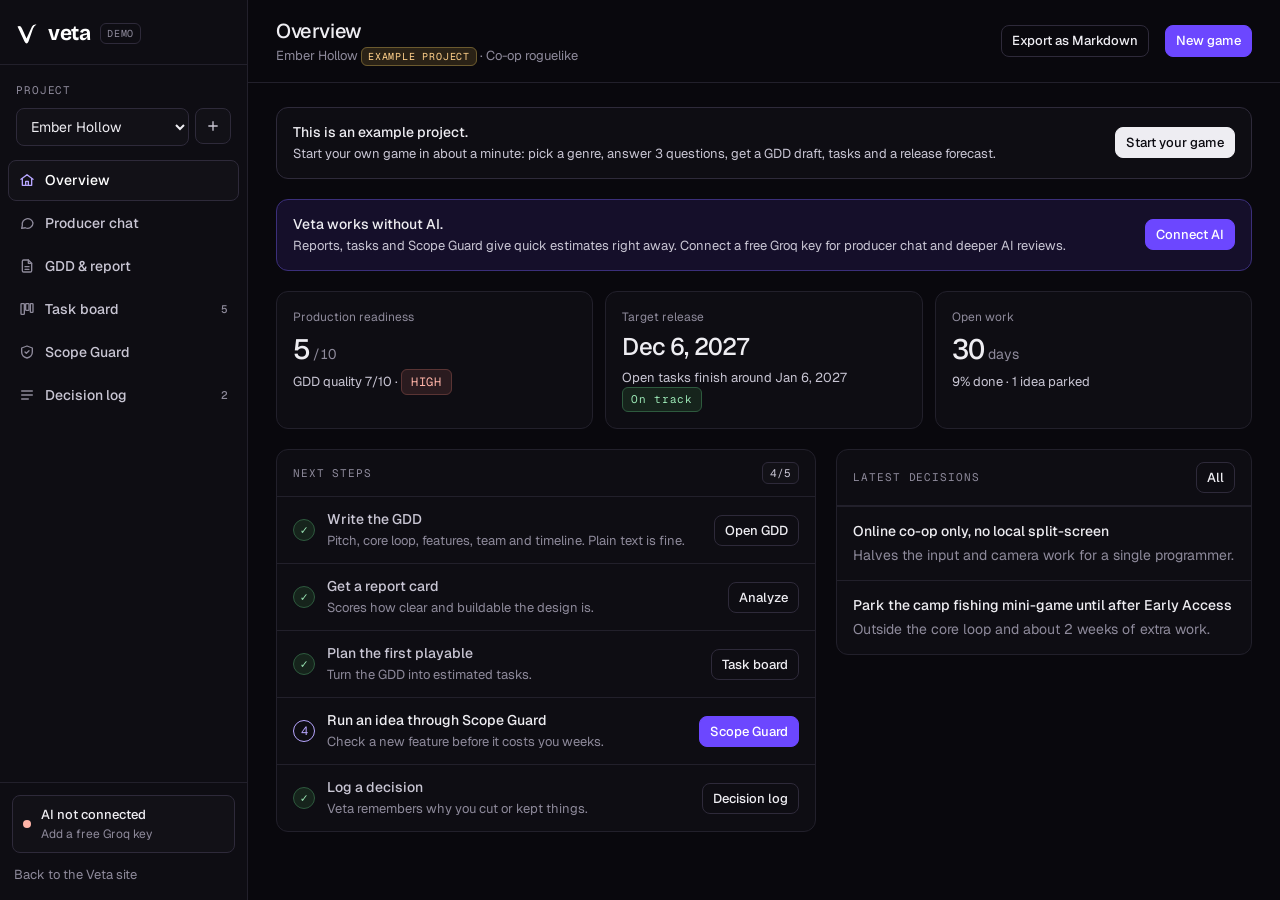
==== app.html @ 70e7d7ee "Demo AI: shorter, grounded answers - Chat answers capped around 180 words, max 3 options, one next s" ====
<!doctype html>
<html lang="en">
<head>
<meta charset="utf-8">
<meta name="viewport" content="width=device-width, initial-scale=1, viewport-fit=cover">
<title>Veta demo — AI production planner for indie games</title>
<meta name="description" content="Try Veta's free demo: write or generate a GDD, get a report card, a starter task board, a release forecast and Scope Guard checks.">
<meta name="robots" content="noindex, follow">
<link rel="canonical" href="https://veta-site.netlify.app/">
<link rel="icon" href="favicon.svg" type="image/svg+xml">
<meta name="theme-color" content="#09080D">
<meta property="og:title" content="Veta demo — plan the game you can actually ship">
<meta property="og:description" content="AI production planner for indie game developers. Free demo, no sign-up.">
<meta property="og:image" content="https://veta-site.netlify.app/og.png">
<meta name="twitter:card" content="summary_large_image">
<style>body{margin:0}[hidden]{display:none!important}</style>
<script>window.VETA_SITE = "index.html";</script>
</head>
<body>
<link rel="preconnect" href="https://fonts.googleapis.com">
<link rel="stylesheet" href="https://fonts.googleapis.com/css2?family=Bricolage+Grotesque:wght@700&family=Geist:wght@400;500;600&family=Geist+Mono:wght@400;500&display=swap">
<style>
/* Layout: fixed left rail (project + tools) and one working surface; a dark production console, single committed look. */
:root{
  --bg:#09080D; --surface:#0E0D13; --raised:#121117; --hover:#17151E;
  --line:#22202B; --line-strong:#2E2A3A;
  --text:#EEEDF2; --muted:#8E8A9B; --soft:#C9C6D4;
  --accent:#6C47FF; --accent-soft:#B7A6FF; --accent-wash:rgba(108,71,255,.12);
  --ok:#9BE7B5; --ok-wash:#16241C; --ok-line:#2E5A3E;
  --warn:#FFD08A; --warn-wash:#2A2216; --warn-line:#6B5A2E;
  --bad:#FFB4A8; --bad-wash:#2A1B1F; --bad-line:#5A3434;
  --font-display:'Bricolage Grotesque',Georgia,serif;
  --font-body:'Geist',ui-sans-serif,system-ui,-apple-system,'Segoe UI',sans-serif;
  --font-mono:'Geist Mono',ui-monospace,SFMono-Regular,Menlo,monospace;
  --r:12px; --r-s:8px;
  color-scheme:dark;
}
html,body{height:100%}
body{background:var(--bg);color:var(--text);font-family:var(--font-body);font-size:14px;line-height:1.5;-webkit-font-smoothing:antialiased}
*{box-sizing:border-box}
button,input,textarea,select{font:inherit;color:inherit}
button{cursor:pointer}
a{color:var(--accent-soft)}
:focus-visible{outline:2px solid var(--accent-soft);outline-offset:2px}
@media (prefers-reduced-motion:reduce){*{animation:none!important;transition:none!important}}

#app{display:flex;height:100%;min-height:0}

/* rail */
.rail{width:248px;flex:none;background:var(--surface);border-right:1px solid var(--line);display:flex;flex-direction:column;min-height:0}
.rail-top{padding:18px 16px 14px;display:flex;align-items:center;gap:10px;border-bottom:1px solid var(--line)}
.wordmark{font-family:var(--font-display);font-weight:700;font-size:21px;letter-spacing:-.5px;color:#fff}
.chip{font-family:var(--font-mono);font-size:10px;letter-spacing:.08em;text-transform:uppercase;color:var(--muted);border:1px solid var(--line-strong);border-radius:6px;padding:2px 6px}
.chip.example{color:var(--warn);border-color:var(--warn-line);background:var(--warn-wash)}
.rail-section{padding:14px 16px 6px}
.label{font-family:var(--font-mono);font-size:11px;letter-spacing:.08em;text-transform:uppercase;color:var(--muted)}
.proj-row{display:flex;gap:6px;margin-top:8px}
.proj-row select{flex:1;min-width:0;background:var(--raised);border:1px solid var(--line-strong);border-radius:var(--r-s);padding:8px 10px}
.icon-btn{flex:none;width:36px;height:36px;display:grid;place-items:center;background:var(--raised);border:1px solid var(--line-strong);border-radius:var(--r-s);color:var(--soft)}
.icon-btn:hover{background:var(--hover);color:#fff}
.nav{display:flex;flex-direction:column;gap:2px;padding:8px}
.nav button{display:flex;align-items:center;gap:10px;width:100%;text-align:left;background:transparent;border:1px solid transparent;border-radius:var(--r-s);padding:9px 10px;color:var(--soft);font-weight:500}
.nav button:hover{background:var(--hover);color:#fff}
.nav button[aria-current="page"]{background:var(--raised);border-color:var(--line-strong);color:#fff}
.nav svg{flex:none;color:var(--muted)}
.nav button[aria-current="page"] svg{color:var(--accent-soft)}
.nav .count{margin-left:auto;font-family:var(--font-mono);font-size:11px;color:var(--muted)}
.rail-bottom{margin-top:auto;padding:12px;border-top:1px solid var(--line);display:flex;flex-direction:column;gap:8px}
.ai-status{display:flex;align-items:center;gap:10px;width:100%;background:var(--raised);border:1px solid var(--line-strong);border-radius:var(--r-s);padding:9px 10px;text-align:left}
.ai-status:hover{background:var(--hover)}
.dot{width:8px;height:8px;border-radius:99px;flex:none;background:var(--muted)}
.dot.on{background:var(--ok);box-shadow:0 0 0 3px rgba(155,231,181,.15)}
.dot.off{background:var(--bad)}
.ai-status .t{display:flex;flex-direction:column;min-width:0}
.ai-status .t b{font-weight:500;font-size:13px}
.ai-status .t span{font-size:12px;color:var(--muted);white-space:nowrap;overflow:hidden;text-overflow:ellipsis}
.back-link{font-size:13px;color:var(--muted);text-decoration:none;padding:4px 2px}
.back-link:hover{color:#fff}

/* main */
.main{flex:1;min-width:0;display:flex;flex-direction:column;min-height:0}
.topbar{display:flex;align-items:center;gap:16px;flex-wrap:wrap;padding:16px 28px;border-bottom:1px solid var(--line)}
.topbar h1{margin:0;font-size:20px;font-weight:500;letter-spacing:-.4px}
.topbar .sub{color:var(--muted);font-size:13px}
.topbar .grow{flex:1}
.view{flex:1;min-height:0;overflow:auto;padding:24px 28px 40px}
.panel{background:var(--surface);border:1px solid var(--line);border-radius:var(--r)}
.panel-head{display:flex;align-items:center;gap:10px;justify-content:space-between;flex-wrap:wrap;padding:12px 16px;border-bottom:1px solid var(--line)}
.btn{display:inline-flex;align-items:center;justify-content:center;gap:8px;border-radius:var(--r-s);padding:9px 14px;font-weight:500;font-size:14px;border:1px solid var(--line-strong);background:var(--raised);color:var(--text);min-height:38px;white-space:nowrap}
.btn:hover{background:var(--hover)}
.btn.primary{background:var(--accent);border-color:var(--accent);color:#fff}
.btn.primary:hover{background:#7a58ff}
.btn.light{background:var(--text);border-color:var(--text);color:#0B0A10}
.btn.ghost{background:transparent}
.btn.danger{color:var(--bad);border-color:var(--bad-line);background:transparent}
.btn:disabled{opacity:.5;cursor:default}
.btn.sm{min-height:30px;padding:5px 10px;font-size:13px}
.field{display:flex;flex-direction:column;gap:6px;min-width:0}
.field label{font-size:12px;color:var(--muted)}
.input,.textarea,.select{width:100%;background:var(--raised);border:1px solid var(--line-strong);border-radius:var(--r-s);padding:9px 12px;color:var(--text)}
.textarea{resize:vertical;line-height:1.6}
.input:focus,.textarea:focus,.select:focus{outline:none;border-color:var(--accent-soft)}
.note{font-size:13px;color:var(--muted)}
.msg{font-size:13px;color:var(--soft)}
.msg.err{color:var(--bad)}
.empty{padding:28px;text-align:center;color:var(--muted);font-size:14px}
.row{display:flex;gap:12px;flex-wrap:wrap}
.tag{font-family:var(--font-mono);font-size:11px;color:var(--soft);background:var(--raised);border:1px solid var(--line-strong);border-radius:6px;padding:2px 7px;white-space:nowrap}
.pill{font-family:var(--font-mono);font-size:12px;letter-spacing:.06em;border-radius:6px;padding:4px 9px;border:1px solid var(--line-strong);white-space:nowrap}
.pill.LOW,.pill.IN{color:var(--ok);background:var(--ok-wash);border-color:var(--ok-line)}
.pill.MEDIUM,.pill.RISKY{color:var(--warn);background:var(--warn-wash);border-color:var(--warn-line)}
.pill.HIGH,.pill.VERY,.pill.OUT{color:var(--bad);background:var(--bad-wash);border-color:var(--bad-line)}

/* chat */
.chat{display:flex;flex-direction:column;height:100%;min-height:0;max-width:880px;margin:0 auto}
.agents{display:flex;gap:6px;flex-wrap:wrap}
.agents button{border:1px solid var(--line-strong);background:transparent;border-radius:999px;padding:6px 12px;font-size:13px;color:var(--soft)}
.agents button[aria-pressed="true"]{background:var(--text);border-color:var(--text);color:#0B0A10}
.thread{flex:1;min-height:0;overflow:auto;display:flex;flex-direction:column;gap:18px;padding:8px 2px 20px}
.m{display:flex;gap:12px;align-items:flex-start}
.m .who{flex:none;width:28px;height:28px;border-radius:8px;display:grid;place-items:center;font-family:var(--font-mono);font-size:11px;border:1px solid var(--line-strong);color:var(--muted)}
.m.assistant .who{background:var(--accent);border-color:var(--accent);color:#fff}
.m .body{min-width:0;flex:1;line-height:1.7;color:var(--text)}
.m.user .body{background:var(--raised);border:1px solid var(--line);border-radius:var(--r);padding:10px 14px}
.m .meta{font-size:12px;color:var(--muted);margin-bottom:2px}
.body p{margin:0 0 10px}.body p:last-child{margin-bottom:0}
.body ul,.body ol{margin:4px 0 10px 18px;padding:0}.body li{margin:3px 0}
.body h4{margin:12px 0 6px;font-size:15px;font-weight:600}
.body code{font-family:var(--font-mono);font-size:12.5px;background:var(--raised);border:1px solid var(--line);border-radius:5px;padding:1px 5px}
.body pre{font-family:var(--font-mono);font-size:12.5px;background:var(--raised);border:1px solid var(--line);border-radius:var(--r-s);padding:12px;overflow-x:auto;white-space:pre}
.body strong{color:#fff;font-weight:600}
.thinking{color:var(--muted)}
.starters{display:grid;grid-template-columns:repeat(2,minmax(0,1fr));gap:10px;margin-top:8px}
.starters button{text-align:left;background:var(--surface);border:1px solid var(--line);border-radius:var(--r);padding:14px;color:var(--soft);line-height:1.45}
.starters button:hover{border-color:var(--line-strong);color:#fff}
.composer{border:1px solid var(--line-strong);background:var(--surface);border-radius:var(--r);padding:10px;display:flex;flex-direction:column;gap:8px}
.composer textarea{background:transparent;border:0;outline:0;resize:none;min-height:52px;max-height:200px;line-height:1.6;padding:4px 6px}
.composer .bar{display:flex;align-items:center;gap:8px;justify-content:space-between;flex-wrap:wrap}

/* gdd */
.gdd{display:grid;grid-template-columns:minmax(0,1.2fr) minmax(0,1fr);gap:20px;align-items:start}
.meta-grid{display:grid;grid-template-columns:minmax(0,2fr) minmax(0,1.4fr) minmax(0,1fr) minmax(0,1fr);gap:10px;padding:16px;border-bottom:1px solid var(--line)}
.gdd-text{border:0;border-radius:0 0 var(--r) var(--r);background:transparent;min-height:440px;padding:16px;font-size:14px}
.scores{display:grid;grid-template-columns:repeat(2,minmax(0,1fr));gap:10px;padding:16px}
.score{background:var(--raised);border:1px solid var(--line);border-radius:var(--r-s);padding:14px;display:flex;flex-direction:column;gap:10px}
.score .n{font-size:38px;font-weight:500;letter-spacing:-1.2px;line-height:1;font-variant-numeric:tabular-nums}
.score .n span{font-size:15px;color:var(--muted);letter-spacing:0}
.bar-track{height:4px;border-radius:99px;background:var(--line)}
.bar-fill{height:4px;border-radius:99px}
.rc-block{padding:14px 16px;border-top:1px solid var(--line);display:flex;flex-direction:column;gap:8px}
.rc-list{margin:0;padding:0;list-style:none;display:flex;flex-direction:column;gap:7px}
.rc-list li{display:flex;gap:10px;align-items:flex-start;color:var(--soft)}
.rc-list li::before{content:"";flex:none;width:6px;height:6px;border-radius:99px;margin-top:8px;background:var(--b,var(--muted))}

/* board */
.board-summary{display:flex;gap:10px;flex-wrap:wrap;margin-bottom:16px}
.stat{background:var(--surface);border:1px solid var(--line);border-radius:var(--r);padding:12px 16px;min-width:150px;flex:1}
.stat b{display:block;font-size:22px;font-weight:500;letter-spacing:-.5px;font-variant-numeric:tabular-nums}
.stat span{font-size:12px;color:var(--muted)}
.board{display:grid;grid-template-columns:repeat(4,minmax(220px,1fr));gap:12px;overflow-x:auto;padding-bottom:6px}
.col{background:var(--surface);border:1px solid var(--line);border-radius:var(--r);display:flex;flex-direction:column;min-width:0}
.col-head{display:flex;align-items:center;justify-content:space-between;padding:10px 12px;border-bottom:1px solid var(--line)}
.col-body{padding:10px;display:flex;flex-direction:column;gap:8px;min-height:80px}
.card{background:var(--raised);border:1px solid var(--line);border-radius:var(--r-s);padding:10px 12px;display:flex;flex-direction:column;gap:8px}
.card .title{font-weight:500;line-height:1.4;overflow-wrap:anywhere}
.card .foot{display:flex;align-items:center;gap:6px;flex-wrap:wrap}
.card .acts{margin-left:auto;display:flex;gap:4px}
.mini{width:28px;height:28px;display:grid;place-items:center;background:transparent;border:1px solid var(--line-strong);border-radius:6px;color:var(--soft)}
.mini:hover{background:var(--hover);color:#fff}
.add-task{display:grid;grid-template-columns:minmax(0,1fr) 90px auto;gap:8px;margin-top:16px}

/* scope */
.scope{display:grid;grid-template-columns:minmax(0,1fr) minmax(0,1fr);gap:20px;align-items:start}
.verdict{padding:18px 16px;display:flex;flex-direction:column;gap:12px}
.verdict .big{display:flex;align-items:center;gap:12px;flex-wrap:wrap}
.verdict .delay{font-size:30px;font-weight:500;letter-spacing:-1px;font-variant-numeric:tabular-nums}
.hist{display:flex;flex-direction:column}
.hist button{display:flex;align-items:center;gap:10px;justify-content:space-between;text-align:left;background:transparent;border:0;border-top:1px solid var(--line);padding:11px 16px;color:var(--soft)}
.hist button:hover{background:var(--hover);color:#fff}

/* decisions */
.dec{max-width:880px}
.dec-item{display:flex;gap:14px;padding:14px 16px;border-top:1px solid var(--line);align-items:flex-start}
.dec-item:first-child{border-top:0}
.dec-item .d-main{flex:1;min-width:0}
.dec-item .d-text{font-weight:500;overflow-wrap:anywhere}
.dec-item .d-why{color:var(--muted);margin-top:3px;overflow-wrap:anywhere}
.dec-item .d-meta{font-family:var(--font-mono);font-size:11px;color:var(--muted);margin-top:6px}

/* overview */
.ov{display:flex;flex-direction:column;gap:20px;max-width:1080px}
.ov-grid{display:grid;grid-template-columns:repeat(3,minmax(0,1fr));gap:12px}
.ov-card{background:var(--surface);border:1px solid var(--line);border-radius:var(--r);padding:16px;display:flex;flex-direction:column;gap:8px;min-width:0}
.ov-card .k{font-size:12px;color:var(--muted)}
.ov-card .v{font-size:28px;font-weight:500;letter-spacing:-.8px;line-height:1.1;font-variant-numeric:tabular-nums}
.ov-card .v small{font-size:14px;color:var(--muted);letter-spacing:0;font-weight:400}
.ov-card .s{font-size:13px;color:var(--soft)}
.ov-two{display:grid;grid-template-columns:minmax(0,1.3fr) minmax(0,1fr);gap:20px;align-items:start}
.steps{list-style:none;margin:0;padding:0}
.steps li{display:flex;align-items:center;gap:12px;padding:12px 16px;border-top:1px solid var(--line)}
.steps li:first-child{border-top:0}
.steps .ck{flex:none;width:22px;height:22px;border-radius:99px;border:1.5px solid var(--line-strong);display:grid;place-items:center;font-size:12px;font-family:var(--font-mono);color:var(--muted)}
.steps li.done .ck{background:var(--ok-wash);border-color:var(--ok-line);color:var(--ok)}
.steps li.next .ck{border-color:var(--accent-soft);color:var(--accent-soft)}
.steps .st{flex:1;min-width:0}
.steps .st b{display:block;font-weight:500}
.steps .st span{font-size:13px;color:var(--muted)}
.steps li.done .st b{color:var(--soft)}
.banner{display:flex;align-items:center;gap:14px;flex-wrap:wrap;background:var(--accent-wash);border:1px solid #3B2F7A;border-radius:var(--r);padding:14px 16px}
.banner .bt{flex:1;min-width:220px}
.banner .bt b{display:block;font-weight:500}
.banner .bt span{font-size:13px;color:var(--soft)}
.src{font-family:var(--font-mono);font-size:10px;letter-spacing:.08em;text-transform:uppercase;border-radius:5px;padding:2px 6px;border:1px solid var(--line-strong);color:var(--muted)}
.src.ai{color:var(--accent-soft);border-color:#3B2F7A;background:var(--accent-wash)}
.nochat{background:var(--surface);border:1px solid var(--line-strong);border-radius:var(--r);padding:16px;display:flex;flex-direction:column;gap:10px}
.toast{position:fixed;left:50%;bottom:24px;transform:translateX(-50%);background:var(--text);color:#0B0A10;border-radius:10px;padding:10px 16px;font-weight:500;font-size:14px;z-index:60;box-shadow:0 10px 40px rgba(0,0,0,.5);max-width:calc(100% - 32px)}
@media (max-width:960px){.ov-grid{grid-template-columns:minmax(0,1fr) minmax(0,1fr)}.ov-two{grid-template-columns:minmax(0,1fr)}}
@media (max-width:520px){
  .ov-grid{grid-template-columns:minmax(0,1fr);gap:8px}
  .ov-card{flex-direction:row;flex-wrap:wrap;align-items:baseline;justify-content:space-between;gap:2px 10px;padding:12px 14px}
  .ov-card .v{font-size:22px}
  .ov-card .s{flex-basis:100%;font-size:12px}
  .steps .st span{display:none}
}
@media (max-width:820px){
  .back-link{display:none}
  .rail-top{padding:12px 16px}
  .rail-section{padding:10px 16px 2px}
  .rail-section .label{display:none}
  .proj-row{margin-top:0}
  .ai-status{padding:7px 10px}
}

/* wizard + templates */
.tpl-grid{display:grid;grid-template-columns:repeat(2,minmax(0,1fr));gap:8px}
.tpl{display:flex;flex-direction:column;gap:2px;border:1px solid var(--line-strong);border-radius:var(--r-s);padding:10px 12px;cursor:pointer;background:var(--raised)}
.tpl:has(input:checked){border-color:var(--accent-soft);background:var(--accent-wash)}
.tpl input{position:absolute;opacity:0;pointer-events:none}
.tpl b{font-weight:500;font-size:14px}
.tpl span{font-size:12px;color:var(--muted)}
.wiz-two{display:grid;grid-template-columns:minmax(0,1fr) minmax(0,1fr);gap:12px}
.hint{font-size:12px;color:var(--muted)}
.tpl-chips{display:flex;flex-wrap:wrap;gap:6px;padding:12px 16px 0}
.tpl-chips button{border:1px solid var(--line-strong);background:var(--raised);border-radius:999px;padding:5px 11px;font-size:13px;color:var(--soft)}
.tpl-chips button:hover{color:#fff;border-color:var(--accent-soft)}
.check{display:flex;gap:10px;align-items:flex-start;font-size:13px;color:var(--soft)}
.check input{margin-top:3px;accent-color:var(--accent)}
.status{font-family:var(--font-mono);font-size:11px;letter-spacing:.06em;border-radius:6px;padding:3px 8px;border:1px solid;white-space:nowrap;display:inline-block}
.status.ok{color:var(--ok);background:var(--ok-wash);border-color:var(--ok-line)}
.status.warn{color:var(--warn);background:var(--warn-wash);border-color:var(--warn-line)}
.status.bad{color:var(--bad);background:var(--bad-wash);border-color:var(--bad-line)}
.shift{display:flex;align-items:center;gap:8px;flex-wrap:wrap;font-variant-numeric:tabular-nums}
.shift .arrow{color:var(--muted)}
@media (max-width:520px){.wiz-two{grid-template-columns:minmax(0,1fr)}.tpl{padding:9px 10px}.tpl span{display:none}.tpl b{font-size:13px}}

/* modal */
.modal{position:fixed;inset:0;background:rgba(5,4,8,.72);display:grid;place-items:center;padding:16px;z-index:50}
.sheet{width:min(560px,100%);max-height:calc(100% - 32px);overflow:auto;background:var(--surface);border:1px solid var(--line-strong);border-radius:16px}
.sheet-head{display:flex;align-items:center;justify-content:space-between;padding:16px 20px;border-bottom:1px solid var(--line)}
.sheet-head h2{margin:0;font-size:17px;font-weight:500}
.sheet-body{padding:20px;display:flex;flex-direction:column;gap:16px}
.choice{display:flex;gap:12px;align-items:flex-start;border:1px solid var(--line-strong);border-radius:var(--r);padding:12px 14px;cursor:pointer}
.choice:has(input:checked){border-color:var(--accent-soft);background:var(--accent-wash)}
.choice input{margin-top:3px;accent-color:var(--accent)}
.choice b{font-weight:500}
.choice .note{display:block;margin-top:2px}
.confirm{display:flex;align-items:center;gap:8px;flex-wrap:wrap;background:var(--bad-wash);border:1px solid var(--bad-line);border-radius:var(--r-s);padding:10px 12px}

@media (max-width:960px){
  .gdd,.scope{grid-template-columns:minmax(0,1fr)}
  .meta-grid{grid-template-columns:repeat(2,minmax(0,1fr))}
}
@media (max-width:820px){
  html,body{height:auto}
  #app{flex-direction:column;height:auto}
  .rail{width:auto;border-right:0;border-bottom:1px solid var(--line)}
  .nav{flex-direction:row;overflow-x:auto;padding:8px 12px}
  .nav button{width:auto;white-space:nowrap}
  .nav .count{display:none}
  .rail-bottom{flex-direction:row;align-items:center;border-top:0;padding:0 12px 12px}
  .rail-bottom .ai-status{flex:1;min-width:0}
  .topbar{padding:14px 16px}
  .view{padding:16px 16px 32px;overflow:visible}
  .chat{height:auto}
  .thread{overflow:visible}
  .starters{grid-template-columns:minmax(0,1fr)}
  .board{grid-template-columns:repeat(4,minmax(240px,1fr))}
  .add-task{grid-template-columns:minmax(0,1fr) 80px}
  .add-task .btn{grid-column:1 / -1}
}
</style>

<div id="app">
  <aside class="rail" aria-label="Veta navigation">
    <div class="rail-top">
      <svg width="22" height="22" viewBox="0 0 44 44" aria-hidden="true"><path d="M3 7 Q9 4 12 11 L21 31 L32 7 Q34.5 2 41 3 Q36 5.5 34 11 L25 37 Q21.5 45 17 37 Z" fill="#FFFFFF"/></svg>
      <span class="wordmark">veta</span>
      <span class="chip">Demo</span>
    </div>
    <div class="rail-section">
      <label class="label" for="proj-select">Project</label>
      <div class="proj-row">
        <select id="proj-select"></select>
        <button class="icon-btn" id="new-proj" type="button" aria-label="New project" title="New project">
          <svg width="16" height="16" viewBox="0 0 24 24" fill="none" stroke="currentColor" stroke-width="2" aria-hidden="true"><path d="M12 5v14M5 12h14"/></svg>
        </button>
      </div>
    </div>
    <nav class="nav" id="nav"></nav>
    <div class="rail-bottom">
      <button class="ai-status" id="ai-status" type="button"></button>
      <a class="back-link" id="back-link" href="#" hidden>Back to the Veta site</a>
    </div>
  </aside>
  <main class="main">
    <div class="topbar" id="topbar"></div>
    <div class="view" id="view"></div>
  </main>
</div>

<div class="toast" id="toast" role="status" hidden></div>
<div class="modal" id="wizard" hidden>
  <div class="sheet" role="dialog" aria-modal="true" aria-labelledby="wiz-title" style="width:min(640px,100%)">
    <div class="sheet-head">
      <h2 id="wiz-title">Start a new game</h2>
      <button class="icon-btn" type="button" id="wiz-close" aria-label="Close">
        <svg width="16" height="16" viewBox="0 0 24 24" fill="none" stroke="currentColor" stroke-width="2" aria-hidden="true"><path d="M18 6 6 18M6 6l12 12"/></svg>
      </button>
    </div>
    <form class="sheet-body" id="wiz-form" autocomplete="off"></form>
  </div>
</div>
<div class="modal" id="settings" hidden>
  <div class="sheet" role="dialog" aria-modal="true" aria-labelledby="settings-title">
    <div class="sheet-head">
      <h2 id="settings-title">AI connection</h2>
      <button class="icon-btn" type="button" id="settings-close" aria-label="Close settings">
        <svg width="16" height="16" viewBox="0 0 24 24" fill="none" stroke="currentColor" stroke-width="2" aria-hidden="true"><path d="M18 6 6 18M6 6l12 12"/></svg>
      </button>
    </div>
    <div class="sheet-body" id="settings-body"></div>
  </div>
</div>

<script>
(function () {
'use strict';

/* ---------- constants ---------- */
var GROQ_URL = 'https://api.groq.com/openai/v1/chat/completions';
var MODELS = [
  { id: 'openai/gpt-oss-120b', label: 'GPT-OSS 120B (best answers)' },
  { id: 'openai/gpt-oss-20b', label: 'GPT-OSS 20B (faster)' }
];
var STORE_KEY = 'veta-demo-v1';
var KEY_KEY = 'veta-groq-key';
var SITE = window.VETA_SITE || 'https://claude.ai/artifact/Aoei7coefUgPxtVHv7Uh53';
var COLS = [
  { id: 'backlog', name: 'Post-launch' },
  { id: 'todo', name: 'To do' },
  { id: 'doing', name: 'In progress' },
  { id: 'done', name: 'Done' }
];
var AGENTS = [
  { id: 'producer', name: 'Producer', role: 'the producer. You care most about scope, schedule and actually shipping' },
  { id: 'designer', name: 'Designer', role: 'the game designer. You care most about the core loop, player experience and what makes it fun' },
  { id: 'tech', name: 'Tech lead', role: 'the technical lead. You care most about architecture, engine choices, technical risk and realistic estimates' },
  { id: 'marketing', name: 'Marketing', role: 'the marketing lead. You care most about the Steam page, wishlists, trailers and positioning' }
];
var STARTERS = [
  'What should I cut to ship faster?',
  'Is my core loop clear enough to start building?',
  'Plan my next two weeks from the task board.',
  'Write a Steam short description for this game.'
];
var VIEWS = [
  { id: 'home', name: 'Overview', icon: '<path d="M3 11 12 4l9 7"/><path d="M5 10v10h14V10"/><path d="M10 20v-6h4v6"/>' },
  { id: 'chat', name: 'Producer chat', icon: '<path d="M21 12a8 8 0 0 1-11.6 7.1L4 20l1-4.6A8 8 0 1 1 21 12z"/>' },
  { id: 'gdd', name: 'GDD & report', icon: '<path d="M14 3H7a2 2 0 0 0-2 2v14a2 2 0 0 0 2 2h10a2 2 0 0 0 2-2V8z"/><path d="M14 3v5h5M9 13h6M9 17h6"/>' },
  { id: 'tasks', name: 'Task board', icon: '<rect x="3" y="4" width="5" height="16" rx="1"/><rect x="10" y="4" width="5" height="10" rx="1"/><rect x="17" y="4" width="4" height="13" rx="1"/>' },
  { id: 'scope', name: 'Scope Guard', icon: '<path d="M12 3 4 6v6c0 5 3.5 8 8 9 4.5-1 8-4 8-9V6z"/><path d="m9 12 2 2 4-4"/>' },
  { id: 'decisions', name: 'Decision log', icon: '<path d="M4 6h16M4 12h16M4 18h10"/>' }
];

/* ---------- utils ---------- */
function $(id) { return document.getElementById(id); }
function esc(s) { return String(s == null ? '' : s).replace(/&/g, '&amp;').replace(/</g, '&lt;').replace(/>/g, '&gt;').replace(/"/g, '&quot;'); }
function uid() { return Math.random().toString(36).slice(2, 10); }
function clamp(v, lo, hi) { return Math.min(hi, Math.max(lo, v)); }
function num(v, lo, hi, def) { var n = Number(v); return isFinite(n) ? clamp(n, lo, hi) : def; }
function half(v) { return Math.round(v * 2) / 2; }
function strs(a, max) { return (Array.isArray(a) ? a : []).map(function (x) { return String(x == null ? '' : x).trim(); }).filter(Boolean).slice(0, max); }
function fmtDate(t) { try { return new Date(t).toLocaleDateString(undefined, { day: 'numeric', month: 'short', year: 'numeric' }); } catch (e) { return ''; } }
function icon(path, size) { return '<svg width="' + (size || 16) + '" height="' + (size || 16) + '" viewBox="0 0 24 24" fill="none" stroke="currentColor" stroke-width="2" stroke-linecap="round" stroke-linejoin="round" aria-hidden="true">' + path + '</svg>'; }
var I = {
  left: '<path d="m15 18-6-6 6-6"/>', right: '<path d="m9 18 6-6-6-6"/>', x: '<path d="M18 6 6 18M6 6l12 12"/>',
  plus: '<path d="M12 5v14M5 12h14"/>', spark: '<path d="M12 3v4M12 17v4M3 12h4M17 12h4M6 6l2.5 2.5M15.5 15.5 18 18M6 18l2.5-2.5M15.5 8.5 18 6"/>'
};

function md(text) {
  var src = String(text || '').replace(/\r/g, '');
  var blocks = [];
  src = src.replace(/```[a-zA-Z0-9]*\n?([\s\S]*?)```/g, function (_, code) { blocks.push(code); return '\u0000' + (blocks.length - 1) + '\u0000'; });
  var lines = esc(src).split('\n');
  var out = [], list = null, para = [];
  function inline(s) {
    return s.replace(/`([^`]+)`/g, '<code>$1</code>').replace(/\*\*([^*]+)\*\*/g, '<strong>$1</strong>').replace(/(^|[^*])\*([^*\s][^*]*)\*/g, '$1<em>$2</em>');
  }
  function flushPara() { if (para.length) { out.push('<p>' + inline(para.join('<br>')) + '</p>'); para = []; } }
  function flushList() { if (list) { out.push('<' + list.t + '>' + list.items.map(function (i) { return '<li>' + inline(i) + '</li>'; }).join('') + '</' + list.t + '>'); list = null; } }
  lines.forEach(function (line) {
    var m;
    if (/^\u0000\d+\u0000$/.test(line.trim())) { flushPara(); flushList(); var i = +line.trim().replace(/\u0000/g, ''); out.push('<pre>' + esc(blocks[i]) + '</pre>'); return; }
    if ((m = line.match(/^\s*[-*•]\s+(.*)$/))) { flushPara(); if (!list || list.t !== 'ul') { flushList(); list = { t: 'ul', items: [] }; } list.items.push(m[1]); return; }
    if ((m = line.match(/^\s*\d+[.)]\s+(.*)$/))) { flushPara(); if (!list || list.t !== 'ol') { flushList(); list = { t: 'ol', items: [] }; } list.items.push(m[1]); return; }
    if ((m = line.match(/^\s*#{1,6}\s+(.*)$/))) { flushPara(); flushList(); out.push('<h4>' + inline(m[1]) + '</h4>'); return; }
    if (!line.trim()) { flushPara(); flushList(); return; }
    flushList(); para.push(line);
  });
  flushPara(); flushList();
  return out.join('');
}

function parseJson(t) {
  if (t && typeof t === 'object') return t;
  t = String(t || '');
  try { return JSON.parse(t); } catch (e) {}
  var f = t.match(/```(?:json)?\s*([\s\S]*?)```/);
  if (f) { try { return JSON.parse(f[1]); } catch (e) {} }
  var a = t.indexOf('{'), b = t.lastIndexOf('}');
  if (a >= 0 && b > a) { try { return JSON.parse(t.slice(a, b + 1)); } catch (e) {} }
  throw { code: 'json' };
}

/* ---------- storage ---------- */
function lsGet(k) { try { return localStorage.getItem(k); } catch (e) { return null; } }
function lsSet(k, v) { try { localStorage.setItem(k, v); } catch (e) {} }
function lsDel(k) { try { localStorage.removeItem(k); } catch (e) {} }

function exampleProject() {
  var now = Date.now();
  return {
    id: uid(), example: true, name: 'Ember Hollow', genre: 'Co-op roguelike', team: 2, months: 12, release: plusMonths(12),
    gdd: [
      'Pitch',
      'A 2-4 player online co-op roguelike. Players descend through a burning forest, rescuing lost spirits before the fire spreads.',
      '',
      'Core loop',
      'Enter a run, clear 6-8 rooms of enemies, rescue spirits to earn embers, spend embers on permanent upgrades at the camp, start the next run.',
      '',
      'Key features',
      '- Online co-op for 2-4 players',
      '- Rooms arranged procedurally from hand-made templates',
      '- 3 playable characters with distinct abilities',
      '- Camp hub with permanent upgrades',
      '- 3 biomes, 1 boss each',
      '',
      'Art',
      'Stylized low-poly, warm fire palette.',
      '',
      'Team and timeline',
      '2 developers (1 programmer, 1 artist). 12 months to Steam Early Access.'
    ].join('\n'),
    report: {
      example: true, at: now, quality: 7, readiness: 5, riskLevel: 'HIGH',
      coreLoop: 'Run through burning rooms, rescue spirits for embers, upgrade at camp, repeat.',
      strengths: ['The core loop is short and easy to explain', 'Hand-made room templates keep procedural levels under control', 'Team and timeline are stated'],
      risks: ['Online co-op from day one is heavy for one programmer', '3 characters, 3 biomes and 3 bosses is a lot of content for one artist', 'No plan yet for how co-op scales enemy difficulty'],
      missing: ['A target length for one run', 'What the first playable build must include']
    },
    tasks: [
      { id: uid(), title: 'Movement prototype', days: 3, system: 'Core', col: 'done' },
      { id: uid(), title: 'Character 1 abilities', days: 5, system: 'Combat', col: 'doing' },
      { id: uid(), title: 'Player controller and camera', days: 4, system: 'Core', col: 'todo' },
      { id: uid(), title: 'Room template system', days: 6, system: 'Levels', col: 'todo' },
      { id: uid(), title: 'Online lobby and session', days: 10, system: 'Networking', col: 'todo' },
      { id: uid(), title: 'First enemy archetype', days: 5, system: 'Enemies', col: 'todo' },
      { id: uid(), title: 'Fishing mini-game at camp', days: 8, system: 'Camp', col: 'backlog' }
    ],
    decisions: [
      { id: uid(), at: now, source: 'Manual', text: 'Online co-op only, no local split-screen', why: 'Halves the input and camera work for a single programmer.' },
      { id: uid(), at: now, source: 'Scope Guard', text: 'Park the camp fishing mini-game until after Early Access', why: 'Outside the core loop and about 2 weeks of extra work.' }
    ],
    chat: [],
    checks: []
  };
}
function blankProject(name) {
  return { id: uid(), example: false, name: name || 'Untitled game', genre: '', team: 1, months: 12, release: plusMonths(12), gdd: '', report: null, tasks: [], decisions: [], chat: [], checks: [] };
}

var store = (function () {
  var raw = lsGet(STORE_KEY);
  if (raw) { try { var s = JSON.parse(raw); if (s && s.projects && s.projects.length) return s; } catch (e) {} }
  var p = exampleProject();
  return { v: 1, current: p.id, view: 'home', agent: 'producer', provider: 'auto', model: MODELS[0].id, projects: [p] };
})();
var saveTimer = null;
function save() { lsSet(STORE_KEY, JSON.stringify(store)); }
function saveSoon() { clearTimeout(saveTimer); saveTimer = setTimeout(save, 400); }
function P() { return store.projects.find(function (p) { return p.id === store.current; }) || store.projects[0]; }
store.projects.forEach(function (p) { if (!parseIso(p.release)) p.release = plusMonths(p.months || 12); });

var ui = { busy: {}, ctl: {}, msg: {}, confirm: null, scopeResult: null, scopeIdea: '' };

/* ---------- AI layer ---------- */
var claudeSample = null;
try {
  if (window.claude && window.claude.use) {
    window.claude.use('sample').then(function (s) { claudeSample = s || null; renderStatus(); }).catch(function () { claudeSample = null; });
  }
} catch (e) {}

function groqKey() { return lsGet(KEY_KEY) || ''; }
var serverAI = false; // true when this site's /api/ai proxy has a key configured
function checkServerAI() {
  if (!/^https?:$/.test(location.protocol)) return;
  fetch('/api/ai', { method: 'GET', headers: { 'Accept': 'application/json' } })
    .then(function (r) { return r.ok ? r.json() : null; })
    .then(function (j) { if (j && j.ok) { serverAI = true; renderStatus(); if (!ui.busy.chat) renderView(); } })
    .catch(function () {});
}
function provider() {
  if (store.provider === 'groq') return groqKey() ? 'groq' : null;
  if (store.provider === 'claude') return claudeSample ? 'claude' : null;
  if (groqKey()) return 'groq';
  if (serverAI) return 'veta';
  if (claudeSample) return 'claude';
  return null;
}
function modelLabel() { var m = MODELS.find(function (x) { return x.id === store.model; }); return m ? m.id.replace('openai/', '') : store.model; }

function errText(e) {
  var c = e && e.code;
  if (c === 'cancelled') return 'Stopped.';
  if (c === 'nokey') return 'Connect an AI first. Open AI connection in the bottom left.';
  if (c === 'auth') return 'Groq rejected the API key. Check it in AI connection.';
  if (c === 'rate' || c === 'rate_limited') return provider() === 'veta' ? 'The free demo AI is busy or your hourly limit is reached. Try again later, or add your own free Groq key in AI connection.' : 'The free limit is reached for now. Wait a minute and try again.';
  if (c === 'model') return 'Groq could not use this model. Pick the other model in AI connection.';
  if (c === 'network') return provider() === 'veta' ? 'Could not reach the Veta demo AI. Check your connection and try again.' : 'Could not reach Groq. Check your connection. Inside claude.ai, Groq is blocked, so use Claude there.';
  if (c === 'json' || c === 'invalid_json') return 'The answer came back in the wrong format. Try again.';
  if (c === 'not_granted' || c === 'sampling_disabled') return 'Claude is not allowed for this page. Use a Groq key instead.';
  if (c === 'refused') return 'The AI declined this request. Try rephrasing it.';
  if (c === 'http') return (provider() === 'veta' ? 'The demo AI returned an error' : 'Groq returned an error') + (e.status ? ' (' + e.status + ')' : '') + '. Try again in a moment.';
  return 'Something went wrong. Try again.';
}

function groqFetch(body, signal) {
  var viaVeta = provider() === 'veta';
  var headers = { 'Content-Type': 'application/json' };
  if (!viaVeta) headers.Authorization = 'Bearer ' + groqKey();
  return fetch(viaVeta ? '/api/ai' : GROQ_URL, {
    method: 'POST',
    headers: headers,
    body: JSON.stringify(body), signal: signal
  }).catch(function (e) {
    if (e && e.name === 'AbortError') throw { code: 'cancelled' };
    throw { code: 'network' };
  }).then(function (res) {
    if (res.ok) return res;
    return res.json().catch(function () { return {}; }).then(function (j) {
      var msg = (j && j.error && j.error.message) || '';
      var code = res.status === 401 || res.status === 403 ? 'auth' : res.status === 429 ? 'rate' : (res.status === 404 || /model/i.test(msg)) ? 'model' : 'http';
      throw { code: code, status: res.status, message: msg };
    });
  });
}

/* messages: [{role:'system'|'user'|'assistant', content}] */
function aiChat(messages, onText, signal) {
  var pv = provider();
  if (!pv) return Promise.reject({ code: 'nokey' });
  if (pv === 'claude') {
    var sys = messages.filter(function (m) { return m.role === 'system'; }).map(function (m) { return m.content; }).join('\n\n');
    var turns = [{ role: 'user', content: sys }].concat(messages.filter(function (m) { return m.role !== 'system'; }));
    return claudeSample(turns, { cache: false, signal: signal, onText: function (u) { onText(u.text); } }).then(function (r) { return r.text; });
  }
  return groqFetch({ model: store.model, messages: messages, temperature: 0.7, max_tokens: 3000, stream: true }, signal).then(function (res) {
    if (!res.body || !res.body.getReader) {
      return res.text().then(function (t) { var full = ''; t.split('\n').forEach(function (l) { full += sseDelta(l); }); onText(full); return full; });
    }
    var reader = res.body.getReader(), dec = new TextDecoder(), buf = '', full = '';
    function pump() {
      return reader.read().then(function (r) {
        if (r.done) { if (buf) full += sseDelta(buf); onText(full); return full; }
        buf += dec.decode(r.value, { stream: true });
        var parts = buf.split('\n'); buf = parts.pop();
        var added = '';
        parts.forEach(function (l) { added += sseDelta(l); });
        if (added) { full += added; onText(full); }
        return pump();
      });
    }
    return pump().catch(function (e) { if (e && (e.name === 'AbortError' || e.code === 'cancelled')) throw { code: 'cancelled' }; throw e && e.code ? e : { code: 'network' }; });
  });
}
function sseDelta(line) {
  line = line.trim();
  if (line.indexOf('data:') !== 0) return '';
  var d = line.slice(5).trim();
  if (!d || d === '[DONE]') return '';
  try { var j = JSON.parse(d); return (j.choices && j.choices[0] && j.choices[0].delta && j.choices[0].delta.content) || ''; } catch (e) { return ''; }
}

function aiJson(prompt, signal) {
  var pv = provider();
  if (!pv) return Promise.reject({ code: 'nokey' });
  if (pv === 'claude') return claudeSample.json(prompt, { signal: signal });
  return groqFetch({
    model: store.model, temperature: 0.3, max_tokens: 4000,
    messages: [{ role: 'system', content: 'You are a precise assistant. Reply with exactly one JSON object and nothing else.' }, { role: 'user', content: prompt }]
  }, signal).then(function (res) { return res.json(); }).then(function (j) {
    var c = j && j.choices && j.choices[0] && j.choices[0].message && j.choices[0].message.content;
    return parseJson(c);
  });
}

function projectContext(p, opts) {
  opts = opts || {};
  var open = p.tasks.filter(function (t) { return t.col === 'todo' || t.col === 'doing'; });
  var parts = [
    'PROJECT: ' + p.name + (p.genre ? ' (' + p.genre + ')' : '') + '. Team: ' + (p.team || 1) + ' developer(s). Target release: ' + p.release + ' (about ' + (p.months || 12) + ' months from today: ' + isoDate(today0()) + ').',
    'GDD:\n' + (p.gdd.trim() ? p.gdd.slice(0, opts.gddMax || 6000) : '(empty, the developer has not written one yet)')
  ];
  if (!opts.noTasks) {
    parts.push('TASK BOARD: ' + p.tasks.length + ' tasks. Open: ' + (open.length ? open.slice(0, 15).map(function (t) { return t.title + ' (' + t.days + 'd, ' + t.col + ')'; }).join('; ') : 'none') + '. Parked for post-launch: ' + (p.tasks.filter(function (t) { return t.col === 'backlog'; }).map(function (t) { return t.title; }).join('; ') || 'none') + '.');
  }
  parts.push('DECISIONS ALREADY MADE:\n' + (p.decisions.length ? p.decisions.slice(0, 20).map(function (d) { return '- ' + d.text + (d.why ? ' (why: ' + d.why + ')' : ''); }).join('\n') : '(none yet)'));
  return parts.join('\n\n');
}

/* ---------- genre templates ---------- */
var TEMPLATES = [
  { id: 'platformer', name: 'Platformer', sub: 'Levels, movement, hazards',
    pitch: 'A tight 2D platformer about a lantern spirit climbing a ruined tower.', loop: 'Run and jump through a level, collect shards, reach the exit, unlock the next world.',
    feats: ['Responsive movement with dash and wall jump', '4 worlds of 6 levels', 'Collectible shards that unlock secrets'],
    sections: [['Movement', 'How does jumping feel? Double jump, dash, wall jump? Coyote time?'], ['Level structure', 'How many worlds and levels? How long is one level?']],
    tasks: [['Movement and jump feel', 5, 'Core'], ['Camera follow', 2, 'Core'], ['Hazards set (spikes, pits, saws)', 3, 'Levels'], ['Checkpoints and respawn', 2, 'Core'], ['Level 1 greybox', 3, 'Levels'], ['Collectibles', 2, 'Levels'], ['World 1 (6 levels)', 8, 'Levels'], ['Menus and pause', 3, 'UI'], ['Save progress', 2, 'Core'], ['Playtest build', 2, 'Release']] },
  { id: 'rage', name: 'Rage / precision', sub: 'Falls, frustration, clips',
    pitch: 'A vertical rage climber where the character gets angrier, and the world gets stranger, every time you fall.', loop: 'Climb, fall, watch the game react, try again a little higher.',
    feats: ['One continuous vertical world', 'Rage meter that warps controls after big falls', 'Sarcastic narrator that reacts to falls'],
    sections: [['Fall rules', 'What happens when you fall? How far can a fall send you back?'], ['Clip moments', 'Which 3 moments will streamers react to?']],
    tasks: [['Movement and fall feel', 5, 'Core'], ['Fall distance tracking', 2, 'Core'], ['Vertical world greybox', 5, 'Levels'], ['Rage meter and first chaos effect', 4, 'Systems'], ['Narrator taunt lines', 3, 'Narrative'], ['Fall recap screen', 3, 'UI'], ['Menus and settings', 3, 'UI'], ['Save height and stats', 2, 'Core'], ['Playtest build', 2, 'Release']] },
  { id: 'roguelike', name: 'Roguelike', sub: 'Runs, rooms, upgrades',
    pitch: 'A fast action roguelike where every run takes you deeper into a flooded city.', loop: 'Enter a run, clear rooms, pick upgrades, beat the boss or die, unlock permanent upgrades.',
    feats: ['Hand-made room templates in random order', '3 enemy types and 1 boss per biome', 'Permanent upgrades between runs'],
    sections: [['Run structure', 'How long is one run? How many rooms and biomes?'], ['Upgrades', 'What can the player pick during a run, and what stays after death?']],
    tasks: [['Player controller and combat basics', 6, 'Combat'], ['Room template system', 6, 'Levels'], ['3 enemy types', 6, 'Enemies'], ['Run flow (start, rooms, death)', 4, 'Core'], ['In-run upgrades', 5, 'Progression'], ['Meta progression hub', 5, 'Progression'], ['Boss 1', 5, 'Enemies'], ['HUD and menus', 4, 'UI'], ['Save meta progress', 2, 'Core'], ['Balance pass', 3, 'Design']] },
  { id: 'cozy', name: 'Cozy sim', sub: 'Farming, villagers, routine',
    pitch: 'A cozy island sim where you restore an old tea farm and get to know the islanders.', loop: 'Plant and harvest, sell or gift goods, upgrade the farm, see the islanders change over the seasons.',
    feats: ['Crops with seasons', '5 villagers with friendship levels', 'Home and farm decoration'],
    sections: [['Daily rhythm', 'What does a typical in-game day look like?'], ['Villagers', 'How many, and how deep is each relationship?']],
    tasks: [['Player movement and interaction', 4, 'Core'], ['Crops and growth', 6, 'Farming'], ['Day and calendar', 3, 'Systems'], ['Inventory', 4, 'Systems'], ['Shop and money', 4, 'Economy'], ['3 villagers with basic dialogue', 5, 'Characters'], ['Decoration placement', 5, 'Home'], ['Menus and HUD', 4, 'UI'], ['Save and load', 3, 'Core'], ['Playtest build', 2, 'Release']] },
  { id: 'horror', name: 'Horror', sub: 'Atmosphere, chase, puzzles',
    pitch: 'A short first-person horror game set in a night-shift bakery that should be empty.', loop: 'Explore, find clues, solve small puzzles, hide or run when the threat appears.',
    feats: ['One dense location', 'A stalker enemy with simple AI', 'Light and sound driven scares'],
    sections: [['Threat', 'What is the threat and how does it hunt the player?'], ['Pacing', 'Where are the calm moments and where are the scares?']],
    tasks: [['First-person controller', 3, 'Core'], ['Lighting and atmosphere pass', 5, 'Art'], ['Enemy AI (patrol, chase)', 6, 'Enemies'], ['Hiding and chase rules', 4, 'Systems'], ['3 puzzles', 6, 'Puzzles'], ['Audio scares and ambience', 4, 'Audio'], ['Story notes and ending', 3, 'Narrative'], ['Menus and settings', 3, 'UI'], ['Save points', 2, 'Core'], ['Playtest build', 2, 'Release']] },
  { id: 'narrative', name: 'Narrative', sub: 'Dialogue, choices, characters',
    pitch: 'A narrative game about a shopkeeper deciding who gets credit in a neighbourhood running out of money.', loop: 'Meet a character, read the clues, make a choice, live with the consequence the next day.',
    feats: ['Branching dialogue with flags', '6 recurring characters', '3 endings'],
    sections: [['Characters', 'Who are the main characters and what does each one want?'], ['Choices', 'Which choices matter, and how does the game remember them?']],
    tasks: [['Dialogue system (Yarn or Ink)', 5, 'Narrative'], ['Choices and flags', 4, 'Narrative'], ['Character portraits and states', 4, 'Art'], ['Day 1 script', 6, 'Writing'], ['Consequence system', 4, 'Systems'], ['Endings', 4, 'Writing'], ['Dialogue UI', 3, 'UI'], ['Save and load', 2, 'Core'], ['Playtest build', 2, 'Release']] },
  { id: 'puzzle', name: 'Puzzle', sub: 'One mechanic, many levels',
    pitch: 'A puzzle game where you rotate rooms of a house to guide light to the exit.', loop: 'Read the puzzle, try moves, find the trick, move to a harder level.',
    feats: ['One core mechanic explored deeply', '40 hand-made puzzles', 'Hint system'],
    sections: [['Core mechanic', 'What is the one rule every puzzle is built on?'], ['Difficulty curve', 'How do new ideas get introduced?']],
    tasks: [['Core puzzle mechanic', 4, 'Core'], ['Level data format', 3, 'Tools'], ['First 15 puzzles', 8, 'Levels'], ['Undo and restart', 2, 'Core'], ['Hint system', 3, 'Systems'], ['Level select map', 3, 'UI'], ['Save progress', 2, 'Core'], ['Playtest build', 2, 'Release']] },
  { id: 'survival', name: 'Survival / crafting', sub: 'Gather, craft, build',
    pitch: 'A survival game on a frozen lake where you build a camp and keep a small group alive.', loop: 'Gather resources, craft tools, build shelter, survive the night, push further out.',
    feats: ['Hunger and warmth stats', 'Crafting with 20 recipes', 'Base building on a grid'],
    sections: [['Survival pressure', 'What kills the player, and how fast?'], ['Crafting', 'How many recipes, and what do they unlock?']],
    tasks: [['Player stats (hunger, warmth)', 4, 'Systems'], ['Gathering', 4, 'Systems'], ['Inventory', 4, 'Systems'], ['Crafting (first 10 recipes)', 6, 'Crafting'], ['Building on a grid', 6, 'Building'], ['Day-night cycle', 3, 'World'], ['First enemy or threat', 5, 'Enemies'], ['HUD and menus', 4, 'UI'], ['Save world state', 4, 'Core']] },
  { id: 'party', name: 'Co-op / party', sub: 'Friends, chaos, short rounds',
    pitch: 'A chaotic co-op party game where 2-4 friends run a collapsing kebab shop.', loop: 'Join a round, work together under pressure, fail funny, play the next round.',
    feats: ['2-4 players', '6 short levels', 'Physics-driven chaos'],
    sections: [['Players', 'Local, online or both? How do friends join?'], ['Round structure', 'How long is a round, and what makes it end?']],
    tasks: [['Player controller and physics', 5, 'Core'], ['Local multiplayer input', 3, 'Multiplayer'], ['Online lobby and session', 10, 'Multiplayer'], ['Round flow and scoring', 3, 'Core'], ['First 3 levels', 8, 'Levels'], ['Menus and lobby UI', 4, 'UI'], ['Playtest build', 2, 'Release']] },
  { id: 'other', name: 'Other', sub: 'Start from a blank outline',
    pitch: 'One or two sentences: what is the game and why is it interesting?', loop: 'What does the player do again and again?',
    feats: ['Feature one', 'Feature two', 'Feature three'], sections: [], tasks: [] }
];
function tplById(id) { return TEMPLATES.find(function (t) { return t.id === id; }) || TEMPLATES[TEMPLATES.length - 1]; }
function buildGdd(t, a) {
  var feats = strs(String(a.feats || '').split(/\n|,(?=\s)/), 12);
  var L = ['Pitch', a.pitch || '(' + t.pitch + ')', '', 'Core loop', a.loop || '(' + t.loop + ')', '', 'Key features'];
  (feats.length ? feats : t.feats.map(function (f) { return '(' + f + ')'; })).forEach(function (f) { L.push('- ' + f.replace(/^[-•*]\s*/, '')); });
  t.sections.forEach(function (sec) { L.push('', sec[0], '(' + sec[1] + ')'); });
  L.push('', 'Art', '(Art style, palette, who makes the assets)', '', 'First playable', '(The smallest build that proves the core loop)', '', 'Team and timeline', (a.team || 1) + ' developer' + ((a.team || 1) > 1 ? 's' : '') + '. Target release ' + fmtDate(a.release) + '.');
  return L.join('\n');
}

/* ---------- release dates ---------- */
var DAY = 86400000;
function today0() { var d = new Date(); d.setHours(0, 0, 0, 0); return d; }
function isoDate(d) { var z = new Date(d.getTime() - d.getTimezoneOffset() * 60000); return z.toISOString().slice(0, 10); }
function plusMonths(m) { var d = today0(); d.setMonth(d.getMonth() + Math.round(m)); return isoDate(d); }
function parseIso(s) { var m = /^(\d{4})-(\d{2})-(\d{2})$/.exec(String(s || '')); return m ? new Date(+m[1], +m[2] - 1, +m[3]) : null; }
function releaseOf(p) { return parseIso(p.release) || parseIso(plusMonths(p.months || 12)); }
function monthsUntil(d) { return Math.max(0.5, Math.round(((d - today0()) / DAY / 30.4) * 2) / 2); }
function openDays(p) { return p.tasks.filter(function (t) { return t.col === 'todo' || t.col === 'doing'; }).reduce(function (s, t) { return s + (Number(t.days) || 0); }, 0); }
function forecast(p, extraWeeks) {
  var left = openDays(p), team = Math.max(1, Number(p.team) || 1);
  var weeks = left / (4 * teamEff(team)) + (extraWeeks || 0);
  return { left: left, weeks: weeks, date: new Date(today0().getTime() + Math.ceil(weeks * 7) * DAY) };
}
function relStatus(p, f) {
  var rel = releaseOf(p), diff = (f.date - rel) / DAY / 7;
  if (!f.left && !f.weeks) return { cls: 'warn', text: 'No open tasks' };
  if (diff > 0.5) return { cls: 'bad', text: Math.ceil(diff) + ' wk late' };
  if (diff > -2) return { cls: 'warn', text: 'Tight' };
  return { cls: 'ok', text: 'On track' };
}
function shortDate(d) { try { return d.toLocaleDateString(undefined, { day: 'numeric', month: 'short', year: 'numeric' }); } catch (e) { return isoDate(d); } }

/* ---------- wizard ---------- */
var wiz = { tpl: 'platformer' };
function openWizard() { renderWizard(); $('wizard').hidden = false; var n = $('w-name'); if (n) n.focus(); }
function closeWizard() { $('wizard').hidden = true; }
function renderWizard() {
  var t = tplById(wiz.tpl);
  $('wiz-form').innerHTML =
    '<p class="note" style="margin:0">Answer a few questions. Veta writes the first GDD draft, a starter task list and a report card. You can change everything later.</p>' +
    field('w-name', 'Game name', '<input class="input" id="w-name" required maxlength="80" placeholder="e.g. Ember Hollow">') +
    '<fieldset style="border:0;padding:0;margin:0;display:flex;flex-direction:column;gap:8px"><legend class="hint" style="margin-bottom:8px">Genre (picks a GDD template and typical tasks)</legend><div class="tpl-grid">' +
      TEMPLATES.map(function (x) { return '<label class="tpl"><input type="radio" name="w-tpl" value="' + x.id + '"' + (x.id === wiz.tpl ? ' checked' : '') + '><b>' + x.name + '</b><span>' + x.sub + '</span></label>'; }).join('') +
    '</div></fieldset>' +
    '<div class="wiz-two">' +
      field('w-team', 'Team size', '<input class="input" id="w-team" type="number" min="1" max="200" value="1">') +
      field('w-release', 'Target release date', '<input class="input" id="w-release" type="date" value="' + plusMonths(9) + '" min="' + isoDate(today0()) + '">') +
    '</div>' +
    field('w-pitch', 'Pitch, in one or two sentences', '<textarea class="textarea" id="w-pitch" rows="2" maxlength="400" placeholder="' + esc(t.pitch) + '"></textarea>') +
    field('w-loop', 'Core loop: what does the player do again and again?', '<input class="input" id="w-loop" maxlength="240" placeholder="' + esc(t.loop) + '">') +
    field('w-feats', 'Key features, one per line (optional)', '<textarea class="textarea" id="w-feats" rows="3" maxlength="800" placeholder="' + esc(t.feats.join('\n')) + '"></textarea>') +
    (t.tasks.length ? '<label class="check"><input type="checkbox" id="w-tasks" checked><span>Add the typical first-playable tasks for a ' + esc(t.name.toLowerCase()) + ' game (' + t.tasks.length + ' tasks)</span></label>' : '') +
    '<div class="row" style="justify-content:flex-end"><button class="btn ghost" type="button" id="wiz-cancel">Cancel</button><button class="btn primary" type="submit">Create project</button></div>';
}
function wizardCreate() {
  var t = tplById(wiz.tpl);
  var name = ($('w-name').value || '').trim();
  if (!name) { $('w-name').focus(); return; }
  var team = Math.round(num($('w-team').value, 1, 200, 1));
  var rel = parseIso($('w-release').value) || parseIso(plusMonths(9));
  var a = { pitch: ($('w-pitch').value || '').trim(), loop: ($('w-loop').value || '').trim(), feats: $('w-feats').value || '', team: team, release: rel };
  var np = blankProject(name);
  np.genre = t.id === 'other' ? '' : t.name; np.team = team; np.release = isoDate(rel); np.months = monthsUntil(rel); np.template = t.id;
  np.gdd = buildGdd(t, a);
  var wantTasks = $('w-tasks') ? $('w-tasks').checked : false;
  np.tasks = wantTasks ? t.tasks.map(function (x) { return { id: uid(), title: x[0], days: x[1], system: x[2], col: 'todo' }; }) : [];
  np.report = quickReport(np);
  store.projects.push(np); store.current = np.id; store.view = 'home'; ui.scopeResult = null; ui.scopeIdea = '';
  save(); closeWizard(); renderAll(); toast('Project created. Next: fill in the GDD sections in brackets.');
}

/* ---------- quick engine (works without AI) ---------- */
var SYSDEFS = [
  { key: 'multiplayer', name: 'Online multiplayer', days: 12, heavy: true, kw: ['multiplayer', 'co-op', 'coop', 'online', 'pvp', 'lobby', 'matchmaking', 'çok oyunculu', 'cok oyunculu', 'eşli', 'netcode'] },
  { key: 'openworld', name: 'Open world', days: 20, heavy: true, kw: ['open world', 'open-world', 'huge map', 'sandbox world', 'massive world', 'açık dünya', 'acik dunya'] },
  { key: 'combat', name: 'Combat', days: 10, kw: ['combat', 'fight', 'boss', 'weapon', 'shooter', 'shoot', 'dövüş', 'savaş', 'silah', 'ateş'] },
  { key: 'procedural', name: 'Procedural levels', days: 8, kw: ['procedural', 'roguelike', 'roguelite', 'randomly generated', 'random levels', 'prosedürel', 'rastgele'] },
  { key: 'crafting', name: 'Crafting', days: 8, kw: ['craft', 'zanaat', 'üretim sistemi'] },
  { key: 'building', name: 'Base building', days: 8, kw: ['base building', 'base-building', 'building system', 'construction', 'city builder', 'üs kurma', 'inşa'] },
  { key: 'quests', name: 'Quests and story', days: 8, kw: ['quest', 'story', 'narrative', 'cutscene', 'görev', 'hikaye', 'hikâye', 'senaryo'] },
  { key: 'dialogue', name: 'Characters and dialogue', days: 7, kw: ['dialogue', 'villager', 'npc', 'companion', 'romance', 'diyalog', 'replik'] },
  { key: 'progression', name: 'Progression', days: 6, kw: ['skill tree', 'progression', 'level up', 'talent', 'upgrade', 'yetenek', 'yükseltme', 'seviye atla'] },
  { key: 'inventory', name: 'Inventory and items', days: 5, kw: ['inventory', 'loot', 'equipment', 'items', 'envanter', 'eşya', 'ganimet'] },
  { key: 'enemies', name: 'Enemy AI', days: 6, kw: ['enemy', 'enemies', 'düşman'] },
  { key: 'economy', name: 'Economy and shop', days: 5, kw: ['shop', 'economy', 'trading', 'currency', 'ekonomi', 'dükkan', 'para birimi', 'ticaret'] },
  { key: 'farming', name: 'Farming and survival', days: 7, kw: ['farm', 'season', 'survival', 'hunger', 'çiftlik', 'mevsim', 'hayatta kal', 'açlık'] },
  { key: 'world', name: 'Day-night and weather', days: 4, kw: ['day-night', 'day night', 'weather', 'gece-gündüz', 'gece gündüz', 'hava durumu'] },
  { key: 'vehicles', name: 'Vehicles', days: 8, kw: ['racing', 'vehicle', 'drift', 'driving', 'araç', 'yarış', 'araba'] },
  { key: 'puzzle', name: 'Puzzle logic', days: 5, kw: ['puzzle', 'bulmaca'] },
  { key: 'physics', name: 'Physics', days: 5, kw: ['physics', 'ragdoll', 'fizik'] },
  { key: 'characters', name: 'Playable characters', days: 6, kw: ['playable character', 'characters with', 'karakter seç', 'oynanabilir karakter'] },
  { key: 'minigame', name: 'Mini-game', days: 6, kw: ['mini-game', 'minigame', 'mini game', 'mini oyun', 'fishing', 'balık'] }
];
var SMALLER = {
  multiplayer: 'Ship single-player first and add online co-op in an update, or start with local co-op only.',
  openworld: 'Use a few connected hand-made zones instead of one open map.',
  combat: 'Start with one weapon type and one enemy, and make that feel great.',
  procedural: 'Hand-make 10-15 rooms and shuffle their order instead of full generation.',
  crafting: 'Offer a short fixed recipe list (5-8 items) instead of a free crafting system.',
  building: 'Allow placing a few prefab pieces on fixed spots instead of free building.',
  quests: 'Write one short story arc with 3-5 quests, and grow it after launch.',
  dialogue: 'Use short barks and 2-3 key conversations instead of branching dialogue.',
  progression: 'Use a short linear upgrade list instead of a full skill tree.',
  inventory: 'Use a small fixed set of slots and no item stats.',
  economy: 'Use one currency and one shop with a fixed stock.',
  farming: 'Start with 3-4 crops and one season.',
  vehicles: 'Add one vehicle with simple arcade handling.',
  minigame: 'Park the mini-game until after launch; it is outside the core loop.',
  characters: 'Launch with one character and add more in updates.'
};
function lowerTr(t) { return String(t || '').replace(/İ/g, 'i').toLowerCase(); }
function detect(text) { var t = lowerTr(text); return SYSDEFS.filter(function (d) { return d.kw.some(function (k) { return t.indexOf(k) >= 0; }); }); }
function teamEff(team) { return 1 + (Math.max(1, team) - 1) * 0.7; }
function hasAny(t, list) { return list.some(function (k) { return t.indexOf(k) >= 0; }); }
function stripPlaceholders(text) {
  var ls = String(text || '').split('\n'), out = [];
  var ph = function (l) { return /^\s*(?:[-•*]\s*)?\(.*\)\s*$/.test(l || ''); };
  for (var i = 0; i < ls.length; i++) {
    if (ph(ls[i])) continue;
    if (ls[i].trim() && ls[i].trim().length < 40 && !/[.:!?]$/.test(ls[i].trim()) && ph(ls[i + 1])) continue;
    out.push(ls[i]);
  }
  return out.join('\n');
}
function quickReport(p) {
  var raw = stripPlaceholders(p.gdd), t = lowerTr(raw);
  var words = (t.match(/[a-z0-9çğıöşü']+/g) || []).length;
  var found = detect(raw), major = found.length;
  var team = Math.max(1, Number(p.team) || 1), months = parseIso(p.release) ? monthsUntil(parseIso(p.release)) : Math.max(0.5, Number(p.months) || 12);
  var buildDays = 4 + 5 + 3 + found.reduce(function (s, d) { return s + d.days; }, 0);
  var ratio = (buildDays * 2.5) / (months * 20 * teamEff(team) * 0.6);
  var hasLoop = hasAny(t, ['core loop', 'gameplay loop', 'loop', 'çekirdek döngü', 'oyun döngüsü', 'döngü']);
  var hasArt = hasAny(t, ['art', 'style', 'palette', 'low-poly', 'pixel', 'görsel', 'sanat', 'stil']);
  var hasPitch = hasAny(t, ['pitch', 'özet', 'konsept', 'concept']);
  var hasMilestone = hasAny(t, ['milestone', 'first playable', 'vertical slice', 'demo', 'prototype', 'prototip', 'ilk oynanabilir', 'dikey dilim']);
  var q = 2 + (words >= 40 ? 1 : 0) + (words >= 120 ? 1 : 0) + (words >= 250 ? 1 : 0) + (hasLoop ? 1.5 : 0) + (hasArt ? 0.5 : 0) + (hasPitch ? 0.5 : 0) + (hasMilestone ? 0.5 : 0) + Math.min(1.5, major * 0.4);
  var quality = half(clamp(q, 1, 9));
  var readiness = half(clamp(10 - 9 * ratio, 1, 9.5));
  var strengths = [];
  if (hasLoop) strengths.push('The core loop is described');
  if (major > 0 && major <= 3) strengths.push('Focused scope: ' + major + ' major system' + (major === 1 ? '' : 's'));
  if (hasArt) strengths.push('Art direction is stated');
  if (hasMilestone) strengths.push('A first milestone is mentioned');
  var risks = [];
  if (major / team >= 3) risks.push(major + ' major systems for ' + (team === 1 ? 'a solo developer' : 'a team of ' + team));
  found.forEach(function (d) { if (d.key === 'multiplayer') risks.push(team === 1 ? 'Online multiplayer is very heavy for a solo developer' : 'Online multiplayer adds networking and testing work'); if (d.key === 'openworld') risks.push('Open worlds need content at scale'); });
  if (found.filter(function (d) { return ['quests', 'dialogue', 'procedural', 'openworld', 'characters'].indexOf(d.key) >= 0; }).length >= 2) risks.push('High content requirement: levels, characters, quests or dialogue');
  if (ratio > 1) risks.push('Estimated effort is larger than the ' + months + '-month timeline');
  else if (ratio > 0.55) risks.push('The timeline is tight for this scope');
  if (words < 60) risks.push('The GDD is short, so this estimate is rough');
  var missing = [];
  if (!hasLoop) missing.push('A one-sentence core loop');
  if (!hasMilestone) missing.push('What the first playable build must include');
  if (!hasArt) missing.push('Art style and asset plan');
  if (major === 0) missing.push('The main mechanics (combat, crafting, puzzles...)');
  var loop = '';
  var lines = raw.split('\n');
  for (var i = 0; i < lines.length; i++) { if (/core loop|çekirdek döngü|oyun döngüsü/i.test(lines[i])) { var rest = lines[i].replace(/^[^:]*:\s*/, '').trim(); loop = rest && rest !== lines[i].trim() ? rest : (lines[i + 1] || '').trim(); break; } }
  if (/^\(/.test(loop)) loop = '';
  var lvl = major === 0 ? 'UNKNOWN' : ratio > 1 ? 'VERY HIGH' : ratio > 0.55 ? 'HIGH' : ratio > 0.3 ? 'MEDIUM' : 'LOW';
  return { at: Date.now(), example: false, quick: true, quality: quality, readiness: readiness, coreLoop: loop.slice(0, 240), strengths: strengths.slice(0, 3), risks: risks.slice(0, 5), missing: missing.slice(0, 3), riskLevel: lvl, buildMonths: Math.round(ratio * months * 10) / 10 };
}
function quickTasks(p) {
  var found = detect(stripPlaceholders(p.gdd));
  var list = [{ title: 'Player controller and camera', days: 4, system: 'Core' }];
  found.forEach(function (d) { list.push({ title: d.name + ': first working version', days: Math.max(2, Math.round(d.days * 0.6)), system: d.name.split(' ')[0] }); });
  list.push({ title: 'Core loop playable end to end', days: 3, system: 'Core' });
  list.push({ title: 'Basic menus and UI', days: 3, system: 'UI' });
  list.push({ title: 'Save and load', days: 2, system: 'Core' });
  list.push({ title: 'First playtest build', days: 2, system: 'Release' });
  return list.map(function (t) { return { id: uid(), title: t.title, days: t.days, system: t.system, col: 'todo' }; });
}
function quickScope(p, idea) {
  var inIdea = detect(idea), inGdd = detect(stripPlaceholders(p.gdd)), team = Math.max(1, Number(p.team) || 1);
  var gddKeys = inGdd.map(function (d) { return d.key; });
  var fresh = inIdea.filter(function (d) { return gddKeys.indexOf(d.key) < 0; });
  var known = inIdea.filter(function (d) { return gddKeys.indexOf(d.key) >= 0; });
  var days = fresh.reduce(function (s, d) { return s + d.days; }, 0) + known.reduce(function (s, d) { return s + d.days * 0.35; }, 0);
  if (!inIdea.length) days = 5;
  var weeks = Math.max(0, Math.round((days * 1.6) / (5 * teamEff(team))));
  var rep = p.report && !p.report.example ? p.report : quickReport(p);
  var tight = rep.riskLevel === 'HIGH' || rep.riskLevel === 'VERY HIGH';
  var heavy = fresh.some(function (d) { return d.heavy; });
  var v = heavy || days >= 10 ? 'OUT OF SCOPE' : (days >= 5 || tight) ? 'RISKY' : 'IN SCOPE';
  var reasoning = fresh.length ? 'Adds new system' + (fresh.length > 1 ? 's' : '') + ' (' + fresh.map(function (d) { return d.name; }).join(', ') + ') that the GDD does not have yet.' :
    known.length ? 'Extends ' + known.map(function (d) { return d.name.toLowerCase(); }).join(' and ') + ', which is already in the GDD.' :
    'Veta could not match this to a known system, so it assumes about a week of work.';
  if (tight) reasoning += ' The current scope is already ' + rep.riskLevel.toLowerCase() + ' risk, so every extra week counts.';
  var past = p.decisions.filter(function (d) { return inIdea.some(function (s) { return detect(d.text).some(function (x) { return x.key === s.key; }); }); })[0];
  if (past) reasoning += ' Earlier decision: "' + past.text + '".';
  var alt = (fresh[0] && SMALLER[fresh[0].key]) || (known[0] && SMALLER[known[0].key]) || 'Build the smallest version that tests the idea in one day, then decide.';
  return { id: uid(), at: Date.now(), quick: true, idea: idea, verdict: v, delayWeeks: weeks, touches: inIdea.map(function (d) { return d.name; }).slice(0, 5), reasoning: reasoning, alternative: alt };
}
function srcTag(quick) { return quick ? '<span class="src" title="Rule-based estimate made in your browser">Quick estimate</span>' : '<span class="src ai">AI review</span>'; }
function toast(text) { var t = $('toast'); if (!t) return; t.textContent = text; t.hidden = false; clearTimeout(toast._t); toast._t = setTimeout(function () { t.hidden = true; }, 2600); }

/* ---------- overview ---------- */
function viewHome() {
  var p = P();
  topbar('Overview', p.genre || 'Your game at a glance', '<button class="btn ghost sm" type="button" data-act="export">Export as Markdown</button><button class="btn primary sm" type="button" data-act="wizard">New game</button>');
  var open = p.tasks.filter(function (t) { return t.col === 'todo' || t.col === 'doing'; });
  var left = open.reduce(function (s, t) { return s + (Number(t.days) || 0); }, 0);
  var done = p.tasks.filter(function (t) { return t.col === 'done'; }).reduce(function (s, t) { return s + (Number(t.days) || 0); }, 0);
  var team = Math.max(1, Number(p.team) || 1);
  var weeks = Math.ceil(left / (5 * teamEff(team)));
  var parked = p.tasks.filter(function (t) { return t.col === 'backlog'; }).length;
  var r = p.report;
  var gddOk = stripPlaceholders(p.gdd).trim().split(/\s+/).length >= 40;
  var steps = [
    { done: gddOk, t: 'Write the GDD', d: 'Pitch, core loop, features, team and timeline. Plain text is fine.', go: 'gdd', b: 'Open GDD' },
    { done: !!r, t: 'Get a report card', d: 'Scores how clear and buildable the design is.', go: 'gdd', b: 'Analyze' },
    { done: p.tasks.some(function (t) { return t.col !== 'backlog'; }), t: 'Plan the first playable', d: 'Turn the GDD into estimated tasks.', go: 'tasks', b: 'Task board' },
    { done: p.checks.length > 0, t: 'Run an idea through Scope Guard', d: 'Check a new feature before it costs you weeks.', go: 'scope', b: 'Scope Guard' },
    { done: p.decisions.length > 0, t: 'Log a decision', d: 'Veta remembers why you cut or kept things.', go: 'decisions', b: 'Decision log' }
  ];
  var nextIdx = steps.findIndex(function (x) { return !x.done; });
  var doneCount = steps.filter(function (x) { return x.done; }).length;
  var banner = provider() ? '' :
    '<div class="banner"><div class="bt"><b>Veta works without AI.</b><span>Reports, tasks and Scope Guard give quick estimates right away. Connect a free Groq key for producer chat and deeper AI reviews.</span></div><button class="btn primary sm" type="button" id="ai-status-2" data-act="open-settings">Connect AI</button></div>';
  var lvl = r ? String(r.riskLevel || 'UNKNOWN') : '';
  var fc = forecast(p), st = relStatus(p, fc);
  var exampleCta = p.example ? '<div class="banner" style="background:var(--surface);border-color:var(--line-strong)"><div class="bt"><b>This is an example project.</b><span>Start your own game in about a minute: pick a genre, answer 3 questions, get a GDD draft, tasks and a release forecast.</span></div><button class="btn light sm" type="button" data-act="wizard">Start your game</button></div>' : '';
  $('view').innerHTML =
    '<div class="ov">' + exampleCta + banner +
      '<div class="ov-grid">' +
        '<div class="ov-card"><span class="k">Production readiness</span>' + (r ? '<span class="v">' + esc(r.readiness) + '<small> /10</small></span><span class="s">GDD quality ' + esc(r.quality) + '/10 · <span class="pill ' + lvl.split(' ')[0] + '">' + esc(lvl) + '</span></span>' : '<span class="v">–</span><span class="s">No report yet</span>') + '</div>' +
        '<div class="ov-card"><span class="k">Target release</span><span class="v" style="font-size:24px">' + esc(shortDate(releaseOf(p))) + '</span><span class="s">Open tasks finish around ' + esc(shortDate(fc.date)) + ' <span class="status ' + st.cls + '">' + st.text + '</span></span></div>' +
        '<div class="ov-card"><span class="k">Open work</span><span class="v">' + left + '<small> days</small></span><span class="s">' + (left + done ? Math.round(done / (left + done) * 100) : 0) + '% done · ' + parked + ' idea' + (parked === 1 ? '' : 's') + ' parked</span></div>' +
      '</div>' +
      '<div class="ov-two">' +
        '<section class="panel" aria-label="Next steps"><div class="panel-head"><span class="label">Next steps</span><span class="tag">' + doneCount + '/' + steps.length + '</span></div><ol class="steps">' +
          steps.map(function (x, i) { return '<li class="' + (x.done ? 'done' : i === nextIdx ? 'next' : '') + '"><span class="ck">' + (x.done ? '✓' : (i + 1)) + '</span><span class="st"><b>' + x.t + '</b><span>' + x.d + '</span></span><button class="btn ' + (i === nextIdx ? 'primary' : 'ghost') + ' sm" type="button" data-view="' + x.go + '">' + x.b + '</button></li>'; }).join('') +
        '</ol></section>' +
        '<section class="panel" aria-label="Latest decisions"><div class="panel-head"><span class="label">Latest decisions</span><button class="btn ghost sm" type="button" data-view="decisions">All</button></div>' +
          (p.decisions.length ? p.decisions.slice(0, 4).map(function (d) { return '<div class="dec-item"><div class="d-main"><div class="d-text">' + esc(d.text) + '</div>' + (d.why ? '<div class="d-why">' + esc(d.why) + '</div>' : '') + '</div></div>'; }).join('') : '<div class="empty">No decisions yet.</div>') +
        '</section>' +
      '</div>' +
    '</div>';
}
function exportMd() {
  var p = P(), r = p.report, L = [];
  L.push('# ' + (p.name || 'Untitled game'));
  L.push(''); L.push((p.genre ? p.genre + ' · ' : '') + 'Team of ' + (p.team || 1) + ' · Target release ' + p.release + ' · Forecast ' + isoDate(forecast(p).date));
  if (r) {
    L.push(''); L.push('## Report card');
    L.push('- GDD quality: ' + r.quality + '/10'); L.push('- Production readiness: ' + r.readiness + '/10'); L.push('- Scope risk: ' + r.riskLevel);
    if (r.coreLoop) L.push('- Core loop: ' + r.coreLoop);
    [['Strengths', r.strengths], ['Risks', r.risks], ['Add to the GDD', r.missing]].forEach(function (g) { var it = strs(g[1], 8); if (it.length) { L.push(''); L.push('### ' + g[0]); it.forEach(function (x) { L.push('- ' + x); }); } });
  }
  L.push(''); L.push('## Tasks');
  COLS.forEach(function (c) { var it = p.tasks.filter(function (t) { return t.col === c.id; }); if (it.length) { L.push(''); L.push('### ' + c.name); it.forEach(function (t) { L.push('- [' + (c.id === 'done' ? 'x' : ' ') + '] ' + t.title + ' (' + t.days + 'd)'); }); } });
  if (p.decisions.length) { L.push(''); L.push('## Decisions'); p.decisions.forEach(function (d) { L.push('- ' + d.text + (d.why ? ' — ' + d.why : '')); }); }
  L.push(''); L.push('## GDD'); L.push(''); L.push(p.gdd || '(empty)');
  L.push(''); L.push('---'); L.push('Exported from Veta, the Game Studio OS.');
  try {
    var blob = new Blob([L.join('\n')], { type: 'text/markdown' }), url = URL.createObjectURL(blob), a = document.createElement('a');
    a.href = url; a.download = (p.name || 'veta-project').replace(/[^\w\-]+/g, '-').toLowerCase() + '.md'; document.body.appendChild(a); a.click(); a.remove();
    setTimeout(function () { URL.revokeObjectURL(url); }, 4000); toast('Project exported as Markdown.');
  } catch (e) { toast('Export failed in this browser.'); }
}

/* ---------- rendering: shell ---------- */
function renderAll() { renderProjects(); renderNav(); renderStatus(); renderView(); }

function renderProjects() {
  var sel = $('proj-select');
  sel.innerHTML = store.projects.map(function (p) { return '<option value="' + p.id + '"' + (p.id === store.current ? ' selected' : '') + '>' + esc(p.name || 'Untitled game') + '</option>'; }).join('');
}
function renderNav() {
  var p = P();
  var counts = { tasks: p.tasks.filter(function (t) { return t.col !== 'done' && t.col !== 'backlog'; }).length, decisions: p.decisions.length };
  $('nav').innerHTML = VIEWS.map(function (v) {
    return '<button type="button" data-view="' + v.id + '"' + (store.view === v.id ? ' aria-current="page"' : '') + '>' + icon(v.icon) + '<span>' + v.name + '</span>' + (counts[v.id] != null ? '<span class="count">' + counts[v.id] + '</span>' : '') + '</button>';
  }).join('');
}
function renderStatus() {
  var pv = provider();
  var t = pv === 'veta' ? ['Veta AI on', 'Free demo · ' + modelLabel()] : pv === 'groq' ? ['Groq connected', 'Your key · ' + modelLabel()] : pv === 'claude' ? ['Claude connected', 'Runs on your Claude account'] : ['AI not connected', 'Add a free Groq key'];
  $('ai-status').innerHTML = '<span class="dot ' + (pv ? 'on' : 'off') + '"></span><span class="t"><b>' + t[0] + '</b><span>' + esc(t[1]) + '</span></span>';
  $('ai-status').setAttribute('aria-label', t[0] + '. Open AI connection settings');
}
function topbar(title, sub, right) {
  var p = P();
  $('topbar').innerHTML = '<div><h1>' + esc(title) + '</h1><div class="sub">' + esc(p.name || 'Untitled game') + (p.example ? ' <span class="chip example">Example project</span>' : '') + (sub ? ' · ' + esc(sub) : '') + '</div></div><div class="grow"></div>' + (right || '');
}
function renderView() {
  var v = store.view;
  if (v === 'gdd') return viewGdd();
  if (v === 'tasks') return viewTasks();
  if (v === 'scope') return viewScope();
  if (v === 'decisions') return viewDecisions();
  if (v === 'home') return viewHome();
  return viewChat();
}
function msgLine(key) { var m = ui.msg[key]; return m ? '<div class="msg' + (m.err ? ' err' : '') + '" role="status">' + esc(m.text) + '</div>' : ''; }

/* ---------- chat ---------- */
function viewChat() {
  var p = P();
  topbar('Producer chat', 'Knows your GDD, tasks and decisions', '<button class="btn ghost sm" type="button" data-act="clear-chat"' + (p.chat.length ? '' : ' disabled') + '>Clear chat</button>');
  var agent = store.agent || 'producer';
  var thread = p.chat.length ? p.chat.map(function (m, i) { return msgHtml(m, i); }).join('') :
    '<div><div class="label" style="margin-bottom:8px">Start with one of these</div><div class="starters">' + STARTERS.map(function (s) { return '<button type="button" data-starter="' + esc(s) + '"' + (provider() ? '' : ' disabled style="opacity:.55;cursor:default"') + '>' + esc(s) + '</button>'; }).join('') + '</div></div>';
  $('view').innerHTML =
    '<div class="chat">' +
      '<div class="agents" role="group" aria-label="Who answers">' + AGENTS.map(function (a) { return '<button type="button" data-agent="' + a.id + '" aria-pressed="' + (a.id === agent) + '">' + a.name + '</button>'; }).join('') + '</div>' +
      '<div class="thread" id="thread" aria-live="polite">' + thread + '</div>' +
      (!provider() ? '<div class="nochat"><b style="font-weight:500">Chat needs an AI connection.</b><span class="note">Everything else in Veta works without one. Connect a free Groq key to talk to the producer, designer, tech lead or marketing lead about this project.</span><div class="row"><button class="btn primary sm" type="button" data-act="open-settings">Connect AI</button><button class="btn ghost sm" type="button" data-view="scope">Try Scope Guard instead</button></div></div>' :
      '<div class="composer">' +
        '<label class="label" for="chat-input" style="padding:0 6px">Message the ' + esc(AGENTS.find(function (a) { return a.id === agent; }).name.toLowerCase()) + '</label>' +
        '<textarea id="chat-input" rows="2" placeholder="Ask about scope, design, tech or launch. Enter to send, Shift+Enter for a new line."></textarea>' +
        '<div class="bar"><span class="note">' + (provider() === 'veta' ? 'Free demo AI · answers use this project\'s context.' : provider() ? 'Answers use this project\'s context.' : 'Connect an AI to start chatting.') + '</span>' +
          (ui.busy.chat ? '<button class="btn sm" type="button" data-act="stop" data-key="chat">Stop</button>' : '<button class="btn primary sm" type="button" data-act="send">Send</button>') +
        '</div>' + msgLine('chat') +
      '</div>') +
    '</div>';
  var th = $('thread'); th.scrollTop = th.scrollHeight;
}
function msgHtml(m, i) {
  var a = AGENTS.find(function (x) { return x.id === m.agent; });
  var who = m.role === 'user' ? 'You' : (a ? a.name : 'Veta');
  var body = m.role === 'user' ? '<p>' + esc(m.content).replace(/\n/g, '<br>') + '</p>' : (m.content ? md(m.content) : '<span class="thinking">Thinking…</span>');
  return '<div class="m ' + m.role + '"><div class="who" aria-hidden="true">' + (m.role === 'user' ? 'YOU' : 'V') + '</div><div class="body"><div class="meta">' + esc(who) + '</div><div id="mb-' + i + '">' + body + '</div></div></div>';
}
function sendChat(text) {
  var p = P();
  text = String(text || '').trim();
  if (!text || ui.busy.chat) return;
  if (!provider()) { ui.msg.chat = { err: true, text: errText({ code: 'nokey' }) }; viewChat(); openSettings(); return; }
  var agent = AGENTS.find(function (a) { return a.id === (store.agent || 'producer'); });
  var history = p.chat.slice(-12).map(function (m) { return { role: m.role, content: m.content }; }).filter(function (m) { return m.content; });
  p.chat.push({ role: 'user', content: text });
  var reply = { role: 'assistant', agent: agent.id, content: '' };
  p.chat.push(reply);
  if (p.chat.length > 60) p.chat = p.chat.slice(-60);
  var idx = p.chat.length - 1;
  ui.busy.chat = true; ui.msg.chat = null; ui.ctl.chat = new AbortController();
  save(); viewChat();
  var system = 'You are Veta, an AI production assistant for indie game developers. In this conversation you act as ' + agent.role + '. ' +
    'Be direct, specific and practical, like an experienced producer talking to a friend.\n\n' +
    'RULES:\n' +
    '- Keep it short: at most about 180 words. Lead with the answer. If you list options, give at most 3, most important first.\n' +
    '- Use ONLY facts from the project context below (GDD, tasks, decisions, team, release date). Do NOT invent names, bosses, engines, tools, features or numbers that are not there. If you must assume something, label it "Assumption:".\n' +
    '- Be consistent: never recommend a thing and its opposite in the same answer.\n' +
    '- When judging scope, weigh art and content workload (characters, levels, animation, writing) as well as code, and say which team member it hits.\n' +
    '- Day estimates must match the task board. Show simple math when you give a total.\n' +
    '- Respect logged decisions; do not re-suggest something already cut or parked unless asked.\n' +
    '- If the developer is about to grow the scope, say so plainly.\n' +
    '- End with exactly one concrete next step for this week.\n' +
    '- Reply in the language the developer writes in. Format: short paragraphs, "-" bullets, **bold** for key terms. No tables, no headings longer than 4 words.\n\n' + projectContext(p);
  var msgs = [{ role: 'system', content: system }].concat(history).concat([{ role: 'user', content: text }]);
  aiChat(msgs, function (t) {
    reply.content = t;
    var el = $('mb-' + idx); if (el) { el.innerHTML = md(t); var th = $('thread'); if (th) th.scrollTop = th.scrollHeight; }
  }, ui.ctl.chat.signal).then(function (t) {
    reply.content = t || reply.content;
  }).catch(function (e) {
    if (!reply.content) p.chat.splice(idx, 1);
    ui.msg.chat = { err: e && e.code !== 'cancelled', text: errText(e) };
  }).then(function () {
    ui.busy.chat = false; save(); if (store.view === 'chat' && P() === p) viewChat();
  });
}

/* ---------- GDD ---------- */
function viewGdd() {
  var p = P(), r = p.report;
  topbar('GDD & report', 'Write the design, then score it', '');
  var report;
  if (ui.busy.gdd) {
    report = '<div class="empty">Veta is reading your GDD. This can take up to a minute.</div>';
  } else if (!r) {
    report = '<div class="empty">No report yet. Write your GDD on the left, then press Analyze.</div>';
  } else {
    var lvl = String(r.riskLevel || 'UNKNOWN');
    report =
      '<div class="scores">' +
        scoreTile('GDD quality', r.quality, 'var(--accent-soft)') +
        scoreTile('Production readiness', r.readiness, '#FFB454') +
      '</div>' +
      (r.coreLoop ? '<div class="rc-block"><div class="label">Core loop, as Veta reads it</div><div>' + esc(r.coreLoop) + '</div></div>' : '') +
      rcList('Strengths', r.strengths, 'var(--ok)') +
      rcList('Risks', r.risks, '#FFB454') +
      rcList('Add to the GDD', r.missing, 'var(--accent-soft)') +
      '<div class="rc-block"><div class="row" style="align-items:center;justify-content:space-between"><span>Overall scope risk</span><span class="pill ' + lvl.split(' ')[0] + '">' + esc(lvl) + '</span></div>' +
      '<div class="note" style="display:flex;gap:8px;align-items:center;flex-wrap:wrap">' + (r.example ? 'Example report for the sample project.' : srcTag(r.quick) + 'Analyzed ' + esc(fmtDate(r.at)) + (r.buildMonths ? '. About ' + esc(r.buildMonths) + ' months of work for this team.' : '.')) + '</div></div>';
  }
  var del = ui.confirm === 'delete-project' ?
    '<div class="confirm"><span>Delete this project and everything in it?</span><button class="btn danger sm" type="button" data-act="delete-project-yes">Delete</button><button class="btn ghost sm" type="button" data-act="confirm-cancel">Keep it</button></div>' :
    '<button class="btn ghost sm" type="button" data-act="delete-project">Delete project</button>';
  $('view').innerHTML =
    '<div class="gdd">' +
      '<section class="panel" aria-label="Game design document">' +
        '<div class="meta-grid">' +
          field('p-name', 'Game name', '<input class="input" id="p-name" value="' + esc(p.name) + '">') +
          field('p-genre', 'Genre', '<input class="input" id="p-genre" value="' + esc(p.genre) + '" placeholder="e.g. Cozy farming sim">') +
          field('p-team', 'Team size', '<input class="input" id="p-team" type="number" min="1" max="200" value="' + esc(p.team) + '">') +
          field('p-release', 'Target release', '<input class="input" id="p-release" type="date" value="' + esc(p.release) + '">') +
        '</div>' +
        (!String(p.gdd || '').trim() ? '<div class="tpl-chips"><span class="hint" style="align-self:center;margin-right:4px">Start from a template:</span>' + TEMPLATES.map(function (x) { return '<button type="button" data-tpl="' + x.id + '">' + x.name + '</button>'; }).join('') + '</div>' : '') +
        '<label class="label" for="p-gdd" style="display:block;padding:14px 16px 0">Game design document</label>' +
        '<textarea class="textarea gdd-text" id="p-gdd" placeholder="Pitch, core loop, key features, art style, team and timeline. Plain text is fine.">' + esc(p.gdd) + '</textarea>' +
      '</section>' +
      '<section class="panel" aria-label="Report card">' +
        '<div class="panel-head"><span class="label">Report card</span>' +
          (ui.busy.gdd ? '<button class="btn sm" type="button" data-act="stop" data-key="gdd">Stop</button>' : '<button class="btn primary sm" type="button" data-act="analyze">' + icon(I.spark, 14) + (provider() ? 'Analyze with AI' : 'Analyze GDD') + '</button>') +
        '</div>' + (ui.msg.gdd ? '<div style="padding:12px 16px 0">' + msgLine('gdd') + '</div>' : '') +
        report +
      '</section>' +
    '</div>' +
    '<div style="margin-top:20px">' + del + '</div>';
}
function field(id, label, control) { return '<div class="field"><label for="' + id + '">' + label + '</label>' + control + '</div>'; }
function scoreTile(label, v, color) {
  var n = Number(v) || 0;
  return '<div class="score"><span class="note">' + label + '</span><div class="n">' + esc(n) + '<span>/10</span></div><div class="bar-track"><div class="bar-fill" style="width:' + clamp(n * 10, 0, 100) + '%;background:' + color + '"></div></div></div>';
}
function rcList(title, items, color) {
  items = strs(items, 8);
  if (!items.length) return '';
  return '<div class="rc-block"><div class="label">' + title + '</div><ul class="rc-list" style="--b:' + color + '">' + items.map(function (x) { return '<li>' + esc(x) + '</li>'; }).join('') + '</ul></div>';
}
function analyzeGdd() {
  var p = P();
  if (ui.busy.gdd) return;
  if (!p.gdd.trim()) { ui.msg.gdd = { err: true, text: 'Write your GDD first. A few paragraphs is enough.' }; return viewGdd(); }
  if (!provider()) { p.report = quickReport(p); ui.msg.gdd = { text: 'Quick estimate made in your browser. Connect an AI for a full review.' }; save(); return viewGdd(); }
  ui.busy.gdd = true; ui.msg.gdd = null; ui.ctl.gdd = new AbortController(); viewGdd();
  var prompt = [
    'You are Veta, a game production planner. Review this game design document like an experienced, honest producer. Be specific to THIS game. Use only what the GDD says; do not invent names, engines or features. Weigh art and content workload as well as code.',
    '', projectContext(p, { noTasks: true }), '',
    'Reply with only one JSON object in exactly this shape:',
    '{"quality": 7.5, "readiness": 5, "coreLoop": "...", "strengths": ["..."], "risks": ["..."], "missing": ["..."], "riskLevel": "HIGH"}',
    'Rules:',
    '- quality: 1-10, how clear and complete the GDD is (pitch, core loop, features, scope, team, timeline). Vague or short text scores low.',
    '- readiness: 1-10, how realistic it is to build with this team in this timeline.',
    '- coreLoop: the core loop in one sentence, as you understand it. If none is described, say so.',
    '- strengths: 2-3 short points. risks: 2-5 concrete production risks, one sentence each. missing: 1-3 things the GDD should add.',
    '- riskLevel: one of LOW, MEDIUM, HIGH, VERY HIGH.',
    '- Write all text in the same language as the GDD.'
  ].join('\n');
  aiJson(prompt, ui.ctl.gdd.signal).then(function (d) {
    var lv = String(d && d.riskLevel || '').toUpperCase().replace(/_/g, ' ').trim();
    p.report = {
      at: Date.now(), example: false,
      quality: half(num(d && d.quality, 1, 10, 5)), readiness: half(num(d && d.readiness, 1, 10, 5)),
      coreLoop: String(d && d.coreLoop || '').trim(),
      strengths: strs(d && d.strengths, 4), risks: strs(d && d.risks, 6), missing: strs(d && d.missing, 4),
      riskLevel: ['LOW', 'MEDIUM', 'HIGH', 'VERY HIGH'].indexOf(lv) >= 0 ? lv : 'UNKNOWN'
    };
  }).catch(function (e) { ui.msg.gdd = { err: e && e.code !== 'cancelled', text: errText(e) }; })
    .then(function () { ui.busy.gdd = false; save(); if (store.view === 'gdd' && P() === p) viewGdd(); });
}

/* ---------- tasks ---------- */
function viewTasks() {
  var p = P();
  var open = p.tasks.filter(function (t) { return t.col === 'todo' || t.col === 'doing'; });
  var left = open.reduce(function (s, t) { return s + (Number(t.days) || 0); }, 0);
  var done = p.tasks.filter(function (t) { return t.col === 'done'; }).reduce(function (s, t) { return s + (Number(t.days) || 0); }, 0);
  var team = Math.max(1, Number(p.team) || 1);
  var fc = forecast(p), st = relStatus(p, fc);
  var right = ui.busy.tasks ? '<button class="btn sm" type="button" data-act="stop" data-key="tasks">Stop</button>' :
    '<button class="btn primary sm" type="button" data-act="gen-tasks">' + icon(I.spark, 14) + 'Generate from GDD</button>';
  topbar('Task board', 'Days are for one developer. Forecast assumes about 4 focused days a week per person.', right);
  var confirm = ui.confirm === 'gen-tasks' ?
    '<div class="confirm" style="margin-bottom:16px"><span>Your board already has tasks. What should Veta do with the new ones?</span><button class="btn sm" type="button" data-act="gen-add">Add to the board</button><button class="btn danger sm" type="button" data-act="gen-replace">Replace open tasks</button><button class="btn ghost sm" type="button" data-act="confirm-cancel">Cancel</button></div>' : '';
  $('view').innerHTML =
    confirm + (ui.msg.tasks ? '<div style="margin-bottom:12px">' + msgLine('tasks') + '</div>' : '') +
    (ui.busy.tasks ? '<div class="msg" style="margin-bottom:12px">Veta is splitting your GDD into tasks. This can take up to a minute.</div>' : '') +
    '<div class="board-summary">' +
      '<div class="stat"><b>' + left + 'd</b><span>Open work</span></div>' +
      '<div class="stat"><b>' + esc(shortDate(fc.date)) + '</b><span>Forecast finish · target ' + esc(shortDate(releaseOf(p))) + ' <span class="status ' + st.cls + '">' + st.text + '</span></span></div>' +
      '<div class="stat"><b>' + (left + done ? Math.round(done / (left + done) * 100) : 0) + '%</b><span>Done, by days</span></div>' +
    '</div>' +
    '<div class="board">' + COLS.map(function (c, ci) {
      var items = p.tasks.filter(function (t) { return t.col === c.id; });
      return '<section class="col" aria-label="' + c.name + '"><div class="col-head"><span class="label">' + c.name + '</span><span class="tag">' + items.length + '</span></div><div class="col-body">' +
        (items.length ? items.map(function (t) {
          return '<article class="card"><div class="title">' + esc(t.title) + '</div><div class="foot"><span class="tag">' + esc(t.days) + 'd</span>' + (t.system ? '<span class="tag">' + esc(t.system) + '</span>' : '') +
            '<span class="acts">' +
              (ci > 0 ? '<button class="mini" type="button" data-move="' + t.id + '" data-dir="-1" aria-label="Move ' + esc(t.title) + ' to ' + COLS[ci - 1].name + '">' + icon(I.left, 14) + '</button>' : '') +
              (ci < COLS.length - 1 ? '<button class="mini" type="button" data-move="' + t.id + '" data-dir="1" aria-label="Move ' + esc(t.title) + ' to ' + COLS[ci + 1].name + '">' + icon(I.right, 14) + '</button>' : '') +
              '<button class="mini" type="button" data-del-task="' + t.id + '" aria-label="Delete ' + esc(t.title) + '">' + icon(I.x, 14) + '</button>' +
            '</span></div></article>';
        }).join('') : '<div class="note" style="padding:6px 2px">' + (c.id === 'backlog' ? 'Ideas parked by Scope Guard land here.' : 'Nothing here.') + '</div>') +
        '</div></section>';
    }).join('') + '</div>' +
    '<form class="add-task" id="add-task" autocomplete="off">' +
      '<input class="input" id="t-title" placeholder="New task, e.g. Boss 1 attack patterns" aria-label="Task title" maxlength="140">' +
      '<input class="input" id="t-days" type="number" min="1" max="60" value="2" aria-label="Estimated days">' +
      '<button class="btn" type="submit">' + icon(I.plus, 14) + 'Add task</button>' +
    '</form>';
}
function genTasks(mode) {
  var p = P();
  if (ui.busy.tasks) return;
  if (!p.gdd.trim()) { ui.msg.tasks = { err: true, text: 'Write your GDD first, in GDD & report.' }; return viewTasks(); }
  if (!mode && p.tasks.some(function (t) { return t.col === 'todo' || t.col === 'doing'; })) { ui.confirm = 'gen-tasks'; return viewTasks(); }
  if (!provider()) {
    var ql = quickTasks(p);
    ui.confirm = null;
    if (mode === 'replace') p.tasks = p.tasks.filter(function (t) { return t.col === 'done' || t.col === 'backlog'; });
    p.tasks = p.tasks.concat(ql);
    ui.msg.tasks = { text: 'Added ' + ql.length + ' starter tasks from the systems in your GDD (quick estimate). Edit or delete freely; connect an AI for a tailored plan.' };
    save(); renderNav(); return viewTasks();
  }
  ui.confirm = null; ui.busy.tasks = true; ui.msg.tasks = null; ui.ctl.tasks = new AbortController(); viewTasks();
  var prompt = [
    'You are Veta, a game production planner. Break this game into the tasks for its FIRST PLAYABLE milestone: the smallest build that proves the core loop. Include art/content tasks where the GDD needs them, not only code. Do not invent features that are not in the GDD.',
    '', projectContext(p, { noTasks: true }), '',
    'Reply with only one JSON object: {"tasks": [{"title": "...", "days": 4, "system": "..."}]}',
    'Rules: 6 to 12 tasks, in build order. title: a concrete task, under 8 words. days: realistic working days for one developer (whole number). system: the game system it belongs to, 1-2 words. Do not include tasks for features the decisions list parked or cut. Write in the same language as the GDD.'
  ].join('\n');
  aiJson(prompt, ui.ctl.tasks.signal).then(function (d) {
    var list = (Array.isArray(d && d.tasks) ? d.tasks : []).slice(0, 14).map(function (t) {
      return { id: uid(), title: String(t && t.title || '').trim().slice(0, 140), days: Math.round(num(t && t.days, 1, 60, 2)), system: String(t && t.system || '').trim().slice(0, 30), col: 'todo' };
    }).filter(function (t) { return t.title; });
    if (!list.length) throw { code: 'json' };
    if (mode === 'replace') p.tasks = p.tasks.filter(function (t) { return t.col === 'done' || t.col === 'backlog'; });
    p.tasks = p.tasks.concat(list);
    ui.msg.tasks = { text: 'Added ' + list.length + ' tasks to To do.' };
  }).catch(function (e) { ui.msg.tasks = { err: e && e.code !== 'cancelled', text: errText(e) }; })
    .then(function () { ui.busy.tasks = false; save(); if (store.view === 'tasks' && P() === p) { viewTasks(); renderNav(); } });
}

/* ---------- scope guard ---------- */
function viewScope() {
  var p = P(), r = ui.scopeResult;
  topbar('Scope Guard', 'Check an idea before it costs you weeks', '');
  var result;
  if (ui.busy.scope) result = '<div class="empty">Veta is checking the idea against your core loop.</div>';
  else if (!r) result = '<div class="empty">Describe a feature you are tempted to add. Veta compares it with your GDD, tasks and past decisions.</div>';
  else {
    var cls = r.verdict.split(' ')[0];
    result =
      '<div class="verdict">' +
        '<div class="row" style="align-items:center;justify-content:space-between"><span class="label">New idea</span>' + srcTag(r.quick) + '</div><div style="font-size:18px;font-weight:500;overflow-wrap:anywhere">' + esc(r.idea) + '</div>' +
        '<div class="big"><span class="pill ' + cls + '">' + esc(r.verdict) + '</span>' + (r.delayWeeks ? '<span class="delay">+' + esc(r.delayWeeks) + ' wk</span><span class="note">estimated delay</span>' : '<span class="note">No real delay expected</span>') + '</div>' +
        (function () { if (!r.delayWeeks) return ''; var a = forecast(p), b = forecast(p, r.delayWeeks), rel = releaseOf(p); var late = b.date > rel; return '<div class="shift"><span class="note">Forecast</span><b>' + esc(shortDate(a.date)) + '</b><span class="arrow">→</span><b style="color:' + (late ? 'var(--bad)' : 'var(--text)') + '">' + esc(shortDate(b.date)) + '</b>' + (late ? '<span class="status bad">Past target ' + esc(shortDate(rel)) + '</span>' : '<span class="status ok">Still before target</span>') + '</div>'; })() +
        (r.touches.length ? '<div class="row" style="gap:6px">' + r.touches.map(function (x) { return '<span class="tag">' + esc(x) + '</span>'; }).join('') + '</div>' : '') +
        (r.reasoning ? '<div>' + esc(r.reasoning) + '</div>' : '') +
        (r.alternative ? '<div class="rc-block" style="padding:12px 0 0;border-top:1px solid var(--line)"><div class="label">Smaller version</div><div>' + esc(r.alternative) + '</div></div>' : '') +
        (r.saved ? '<div class="msg">' + esc(r.saved) + '</div>' :
          '<div class="row"><button class="btn" type="button" data-act="scope-park">Park for post-launch</button><button class="btn" type="button" data-act="scope-add">Add to To do</button><button class="btn ghost" type="button" data-act="scope-drop">Drop the idea</button></div>' +
          '<div class="note">Each choice is saved to the decision log, so Veta remembers it.</div>') +
      '</div>';
  }
  var hist = p.checks.length ? '<section class="panel" style="margin-top:20px"><div class="panel-head"><span class="label">Earlier checks</span></div><div class="hist">' +
    p.checks.slice(0, 8).map(function (c) { return '<button type="button" data-check="' + c.id + '"><span style="overflow:hidden;text-overflow:ellipsis;white-space:nowrap">' + esc(c.idea) + '</span><span class="pill ' + c.verdict.split(' ')[0] + '">' + esc(c.verdict) + '</span></button>'; }).join('') + '</div></section>' : '';
  $('view').innerHTML =
    '<div class="scope">' +
      '<div>' +
        '<form class="panel" id="scope-form" style="padding:16px;display:flex;flex-direction:column;gap:12px" autocomplete="off">' +
          field('scope-idea', 'Feature idea', '<textarea class="textarea" id="scope-idea" rows="4" maxlength="1000" placeholder="e.g. Add a crafting system so players can build their own weapons">' + esc(ui.scopeIdea) + '</textarea>') +
          '<div class="row" style="align-items:center;justify-content:space-between">' +
            (ui.busy.scope ? '<button class="btn" type="button" data-act="stop" data-key="scope">Stop</button>' : '<button class="btn primary" type="submit">' + icon(I.spark, 14) + 'Check scope</button>') +
          '</div>' + msgLine('scope') +
        '</form>' + hist +
      '</div>' +
      '<section class="panel" aria-label="Scope Guard result">' + result + '</section>' +
    '</div>';
}
function checkScope() {
  var p = P();
  var idea = String(ui.scopeIdea || '').trim();
  if (ui.busy.scope) return;
  if (!idea) { ui.msg.scope = { err: true, text: 'Describe the feature idea first.' }; return viewScope(); }
  if (!provider()) { var qr = quickScope(p, idea); ui.scopeResult = qr; ui.msg.scope = null; p.checks.unshift(qr); if (p.checks.length > 30) p.checks.length = 30; save(); return viewScope(); }
  ui.busy.scope = true; ui.msg.scope = null; ui.scopeResult = null; ui.ctl.scope = new AbortController(); viewScope();
  var prompt = [
    'You are Veta\'s Scope Guard. A game developer wants to add a new feature. Judge it against the project below like a strict but fair producer whose job is protecting the release date. Count art, animation and content work, not only code. Do not invent facts that are not in the project.',
    '', projectContext(p), '',
    'NEW FEATURE IDEA: ' + idea, '',
    'Reply with only one JSON object: {"verdict": "RISKY", "delayWeeks": 3, "touches": ["..."], "reasoning": "...", "alternative": "..."}',
    'Rules:',
    '- verdict: IN SCOPE if it directly supports the core loop and is cheap; RISKY if it helps but costs real time; OUT OF SCOPE if it is outside the core loop or pulls in new systems.',
    '- delayWeeks: whole number of weeks this would push the release for this team (0 if none).',
    '- touches: 1-5 existing systems this would affect, 1-3 words each.',
    '- reasoning: 1-2 sentences, specific to this game.',
    '- alternative: a smaller version that keeps most of the value, in one sentence.',
    '- Write text in the same language as the idea.'
  ].join('\n');
  aiJson(prompt, ui.ctl.scope.signal).then(function (d) {
    var v = String(d && d.verdict || '').toUpperCase().replace(/_/g, ' ').trim();
    if (['IN SCOPE', 'RISKY', 'OUT OF SCOPE'].indexOf(v) < 0) v = 'RISKY';
    var r = { id: uid(), at: Date.now(), idea: idea, verdict: v, delayWeeks: Math.round(num(d && d.delayWeeks, 0, 52, 0)), touches: strs(d && d.touches, 5), reasoning: String(d && d.reasoning || '').trim(), alternative: String(d && d.alternative || '').trim() };
    ui.scopeResult = r;
    p.checks.unshift(r); if (p.checks.length > 30) p.checks.length = 30;
  }).catch(function (e) { ui.msg.scope = { err: e && e.code !== 'cancelled', text: errText(e) }; })
    .then(function () { ui.busy.scope = false; save(); if (store.view === 'scope' && P() === p) viewScope(); });
}
function scopeDecide(kind) {
  var p = P(), r = ui.scopeResult;
  if (!r || r.saved) return;
  var days = Math.max(1, (r.delayWeeks || 1) * 5);
  var why = r.verdict + (r.delayWeeks ? ', about +' + r.delayWeeks + ' weeks' : '') + '. ' + (r.reasoning || '');
  if (kind === 'park') { p.tasks.push({ id: uid(), title: r.idea.slice(0, 140), days: days, system: 'Idea', col: 'backlog' }); p.decisions.unshift({ id: uid(), at: Date.now(), source: 'Scope Guard', text: 'Park until after launch: ' + r.idea, why: why }); r.saved = 'Parked in Post-launch on the task board and saved to the decision log.'; }
  if (kind === 'add') { p.tasks.push({ id: uid(), title: r.idea.slice(0, 140), days: days, system: 'New', col: 'todo' }); p.decisions.unshift({ id: uid(), at: Date.now(), source: 'Scope Guard', text: 'Added to scope: ' + r.idea, why: why }); r.saved = 'Added to To do and saved to the decision log.'; }
  if (kind === 'drop') { p.decisions.unshift({ id: uid(), at: Date.now(), source: 'Scope Guard', text: 'Dropped: ' + r.idea, why: why }); r.saved = 'Dropped and saved to the decision log.'; }
  save(); renderNav(); viewScope(); toast(r.saved);
}

/* ---------- decisions ---------- */
function viewDecisions() {
  var p = P();
  topbar('Decision log', 'Veta includes these in every answer for this project', '');
  $('view').innerHTML =
    '<div class="dec">' +
      '<form class="panel" id="dec-form" style="padding:16px;display:grid;gap:12px;margin-bottom:20px" autocomplete="off">' +
        field('d-text', 'Decision', '<input class="input" id="d-text" maxlength="200" placeholder="e.g. Ship with 2 biomes instead of 3">') +
        field('d-why', 'Why (optional)', '<input class="input" id="d-why" maxlength="300" placeholder="e.g. The artist cannot finish 3 biomes in time">') +
        '<div><button class="btn" type="submit">' + icon(I.plus, 14) + 'Log decision</button></div>' +
      '</form>' +
      '<section class="panel" aria-label="Decisions">' +
        (p.decisions.length ? p.decisions.map(function (d) {
          return '<div class="dec-item"><div class="d-main"><div class="d-text">' + esc(d.text) + '</div>' + (d.why ? '<div class="d-why">' + esc(d.why) + '</div>' : '') + '<div class="d-meta">' + esc(d.source || 'Manual') + ' · ' + esc(fmtDate(d.at)) + '</div></div>' +
            '<button class="mini" type="button" data-del-dec="' + d.id + '" aria-label="Delete decision">' + icon(I.x, 14) + '</button></div>';
        }).join('') : '<div class="empty">No decisions yet. Log them here, or let Scope Guard log them for you.</div>') +
      '</section>' +
    '</div>';
}

/* ---------- settings ---------- */
function openSettings() { renderSettings(); $('settings').hidden = false; var f = $('k-input') || $('settings-close'); if (f) f.focus(); }
function closeSettings() { $('settings').hidden = true; renderStatus(); renderView(); }
function renderSettings(status) {
  var key = groqKey();
  var pv = store.provider || 'auto';
  $('settings-body').innerHTML =
    (serverAI ? '<div class="banner" style="padding:12px 14px"><div class="bt"><b>Veta\'s free demo AI is on.</b><span>No key needed. It has an hourly limit per visitor. Add your own free Groq key below if you want more.</span></div></div>' : '') +
    '<p class="note" style="margin:0">' + (serverAI ? 'Optional: use' : 'Veta uses') + ' Groq\'s free API with your own key. The key stays in this browser and is sent only to Groq.</p>' +
    '<div class="field"><label for="k-input">Groq API key</label><input class="input" id="k-input" type="password" autocomplete="off" spellcheck="false" placeholder="' + (key ? 'Saved. Paste a new key to replace it.' : 'gsk_...') + '"></div>' +
    '<div class="note">No key yet? Create one for free at <a href="https://console.groq.com/keys" target="_blank" rel="noopener">console.groq.com/keys</a>, then paste it here.</div>' +
    field('k-model', 'Model', '<select class="select" id="k-model">' + MODELS.map(function (m) { return '<option value="' + m.id + '"' + (m.id === store.model ? ' selected' : '') + '>' + m.label + '</option>'; }).join('') + '</select>') +
    (claudeSample ? '<fieldset style="border:0;padding:0;margin:0;display:grid;gap:8px"><legend class="label" style="margin-bottom:8px">Which AI answers</legend>' +
      choice('auto', 'Automatic', 'Groq when a key is saved, otherwise Claude.', pv) +
      choice('groq', 'Groq', 'Always use your Groq key.', pv) +
      choice('claude', 'Claude', 'Runs on your own Claude account inside claude.ai.', pv) +
    '</fieldset>' : '') +
    '<div class="row"><button class="btn primary" type="button" data-act="k-save">Save</button><button class="btn" type="button" data-act="k-test"' + (key ? '' : ' disabled') + '>Test connection</button>' +
      (key ? '<button class="btn danger" type="button" data-act="k-remove">Remove key</button>' : '') + '</div>' +
    (status ? '<div class="msg' + (status.err ? ' err' : '') + '" role="status">' + esc(status.text) + '</div>' : '') +
    '<div style="border-top:1px solid var(--line);padding-top:16px;display:flex;flex-direction:column;gap:8px"><div class="label">Demo data</div>' +
    (ui.confirm === 'reset' ? '<div class="confirm"><span>Delete all projects in this browser and restore the example?</span><button class="btn danger sm" type="button" data-act="reset-yes">Reset</button><button class="btn ghost sm" type="button" data-act="reset-no">Cancel</button></div>' :
      '<div><button class="btn ghost sm" type="button" data-act="reset">Reset demo data</button></div>') +
    '<div class="note">Projects are saved in this browser only.</div></div>';
}
function choice(v, title, note, cur) { return '<label class="choice"><input type="radio" name="k-prov" value="' + v + '"' + (cur === v ? ' checked' : '') + '><span><b>' + title + '</b><span class="note">' + note + '</span></span></label>'; }
function saveSettings() {
  var k = ($('k-input').value || '').trim();
  if (k) lsSet(KEY_KEY, k);
  store.model = $('k-model').value;
  var r = document.querySelector('input[name="k-prov"]:checked'); if (r) store.provider = r.value;
  save(); renderStatus();
  var pvn = provider();
  renderSettings({ text: pvn ? 'Saved. ' + (pvn === 'groq' ? 'Your Groq key' : pvn === 'veta' ? 'Veta\'s demo AI' : 'Claude') + ' will answer.' : 'Saved, but no AI is connected yet. Paste a Groq key.' , err: !pvn });
}
function testKey() {
  renderSettings({ text: 'Testing…' });
  groqFetch({ model: store.model, messages: [{ role: 'user', content: 'Reply with the word OK.' }], max_tokens: 200, temperature: 0 })
    .then(function () { renderSettings({ text: 'Connected. Groq answered with ' + modelLabel() + '.' }); })
    .catch(function (e) { renderSettings({ text: errText(e), err: true }); });
}

/* ---------- events ---------- */
document.addEventListener('click', function (e) {
  var b = e.target.closest('button, a');
  if (!b) { if (e.target === $('settings')) closeSettings(); if (e.target === $('wizard')) closeWizard(); return; }
  var p = P();
  if (b.id === 'ai-status') return openSettings();
  if (b.id === 'settings-close') return closeSettings();
  if (b.id === 'new-proj') return openWizard();
  if (b.id === 'wiz-close' || b.id === 'wiz-cancel') return closeWizard();
  if (b.dataset.tpl) { var tp = tplById(b.dataset.tpl); p.gdd = buildGdd(tp, { team: p.team, release: releaseOf(p) }); if (!p.genre && tp.id !== 'other') p.genre = tp.name; p.template = tp.id; save(); viewGdd(); toast('Template added. Replace the parts in brackets.'); return; }
  if (b.dataset.view) { store.view = b.dataset.view; ui.confirm = null; save(); renderNav(); renderView(); return; }
  if (b.dataset.agent) { store.agent = b.dataset.agent; save(); viewChat(); return; }
  if (b.dataset.starter) { sendChat(b.dataset.starter); return; }
  if (b.dataset.move) { var t = p.tasks.find(function (x) { return x.id === b.dataset.move; }); if (t) { var ci = COLS.findIndex(function (c) { return c.id === t.col; }); t.col = COLS[clamp(ci + Number(b.dataset.dir), 0, COLS.length - 1)].id; save(); renderNav(); viewTasks(); } return; }
  if (b.dataset.delTask) { p.tasks = p.tasks.filter(function (x) { return x.id !== b.dataset.delTask; }); save(); renderNav(); viewTasks(); return; }
  if (b.dataset.delDec) { p.decisions = p.decisions.filter(function (x) { return x.id !== b.dataset.delDec; }); save(); renderNav(); viewDecisions(); return; }
  if (b.dataset.check) { var c = p.checks.find(function (x) { return x.id === b.dataset.check; }); if (c) { ui.scopeResult = c; ui.scopeIdea = c.idea; viewScope(); } return; }
  var a = b.dataset.act;
  if (!a) return;
  if (a === 'send') { var inp = $('chat-input'); var v = inp ? inp.value : ''; sendChat(v); return; }
  if (a === 'stop') { var k = b.dataset.key; if (ui.ctl[k]) ui.ctl[k].abort(); return; }
  if (a === 'clear-chat') { p.chat = []; ui.msg.chat = null; save(); viewChat(); return; }
  if (a === 'analyze') return analyzeGdd();
  if (a === 'open-settings') return openSettings();
  if (a === 'wizard') return openWizard();
  if (a === 'export') return exportMd();
  if (a === 'gen-tasks') return genTasks();
  if (a === 'gen-add') return genTasks('add');
  if (a === 'gen-replace') return genTasks('replace');
  if (a === 'confirm-cancel') { ui.confirm = null; renderView(); return; }
  if (a === 'delete-project') { ui.confirm = 'delete-project'; viewGdd(); return; }
  if (a === 'delete-project-yes') {
    store.projects = store.projects.filter(function (x) { return x.id !== p.id; });
    if (!store.projects.length) store.projects.push(exampleProject());
    store.current = store.projects[0].id; ui.confirm = null; ui.scopeResult = null; save(); renderAll(); return;
  }
  if (a === 'scope-park') return scopeDecide('park');
  if (a === 'scope-add') return scopeDecide('add');
  if (a === 'scope-drop') return scopeDecide('drop');
  if (a === 'k-save') return saveSettings();
  if (a === 'k-test') return testKey();
  if (a === 'k-remove') { lsDel(KEY_KEY); renderStatus(); renderSettings({ text: 'Key removed from this browser.' }); return; }
  if (a === 'reset') { ui.confirm = 'reset'; renderSettings(); return; }
  if (a === 'reset-no') { ui.confirm = null; renderSettings(); return; }
  if (a === 'reset-yes') { var ex = exampleProject(); store.projects = [ex]; store.current = ex.id; store.view = 'chat'; ui.confirm = null; ui.scopeResult = null; ui.scopeIdea = ''; save(); renderAll(); renderSettings({ text: 'Demo data reset.' }); return; }
});

document.addEventListener('input', function (e) {
  var t = e.target, p = P();
  if (t.id === 'p-name') { p.name = t.value; p.example = false; saveSoon(); renderProjects(); return; }
  if (t.id === 'p-genre') { p.genre = t.value; saveSoon(); return; }
  if (t.id === 'p-team') { p.team = Math.round(num(t.value, 1, 200, 1)); saveSoon(); return; }
  if (t.id === 'p-release') { var rd = parseIso(t.value); if (rd) { p.release = t.value; p.months = monthsUntil(rd); saveSoon(); } return; }
  if (t.id === 'p-gdd') { p.gdd = t.value; saveSoon(); return; }
  if (t.id === 'scope-idea') { ui.scopeIdea = t.value; return; }
});

document.addEventListener('change', function (e) {
  if (e.target.name === 'w-tpl') {
    wiz.tpl = e.target.value; var tt = tplById(wiz.tpl);
    $('w-pitch').placeholder = tt.pitch; $('w-loop').placeholder = tt.loop; $('w-feats').placeholder = tt.feats.join('\n');
    var wt = $('w-tasks'); if (wt) wt.parentNode.querySelector('span').textContent = tt.tasks.length ? 'Add the typical first-playable tasks for a ' + tt.name.toLowerCase() + ' game (' + tt.tasks.length + ' tasks)' : 'No starter tasks for this template';
    if (wt) wt.disabled = !tt.tasks.length; if (wt && !tt.tasks.length) wt.checked = false;
    return;
  }
  if (e.target.id === 'proj-select') { store.current = e.target.value; ui.confirm = null; ui.scopeResult = null; ui.scopeIdea = ''; save(); renderAll(); }
});

document.addEventListener('keydown', function (e) {
  if (e.target.id === 'chat-input' && e.key === 'Enter' && !e.shiftKey && !e.isComposing) { e.preventDefault(); sendChat(e.target.value); }
  if (e.key === 'Escape' && !$('settings').hidden) closeSettings();
  if (e.key === 'Escape' && !$('wizard').hidden) closeWizard();
});

document.addEventListener('submit', function (e) {
  e.preventDefault();
  var p = P(), f = e.target;
  if (f.id === 'add-task') {
    var title = ($('t-title').value || '').trim(); if (!title) { $('t-title').focus(); return; }
    p.tasks.push({ id: uid(), title: title.slice(0, 140), days: Math.round(num($('t-days').value, 1, 60, 2)), system: '', col: 'todo' });
    save(); renderNav(); viewTasks(); var ti = $('t-title'); if (ti) ti.focus(); return;
  }
  if (f.id === 'dec-form') {
    var text = ($('d-text').value || '').trim(); if (!text) { $('d-text').focus(); return; }
    p.decisions.unshift({ id: uid(), at: Date.now(), source: 'Manual', text: text, why: ($('d-why').value || '').trim() });
    save(); renderNav(); viewDecisions(); return;
  }
  if (f.id === 'scope-form') { checkScope(); return; }
  if (f.id === 'wiz-form') { wizardCreate(); return; }
});

/* ---------- boot ---------- */
if (SITE) { var bl = $('back-link'); bl.href = SITE; bl.hidden = false; if (/^https?:/.test(SITE)) { bl.target = '_blank'; bl.rel = 'noopener'; } }
renderAll();
checkServerAI();
if (!lsGet(STORE_KEY + '-home')) { lsSet(STORE_KEY + '-home', '1'); store.view = 'home'; renderNav(); renderView(); }
save();

/* exposed for tests */
window.__veta = { forecast: forecast, buildGdd: buildGdd, TEMPLATES: TEMPLATES, md: md, parseJson: parseJson, sseDelta: sseDelta, projectContext: projectContext, quickReport: quickReport, quickScope: quickScope, quickTasks: quickTasks };
})();
</script>

</body>
</html>
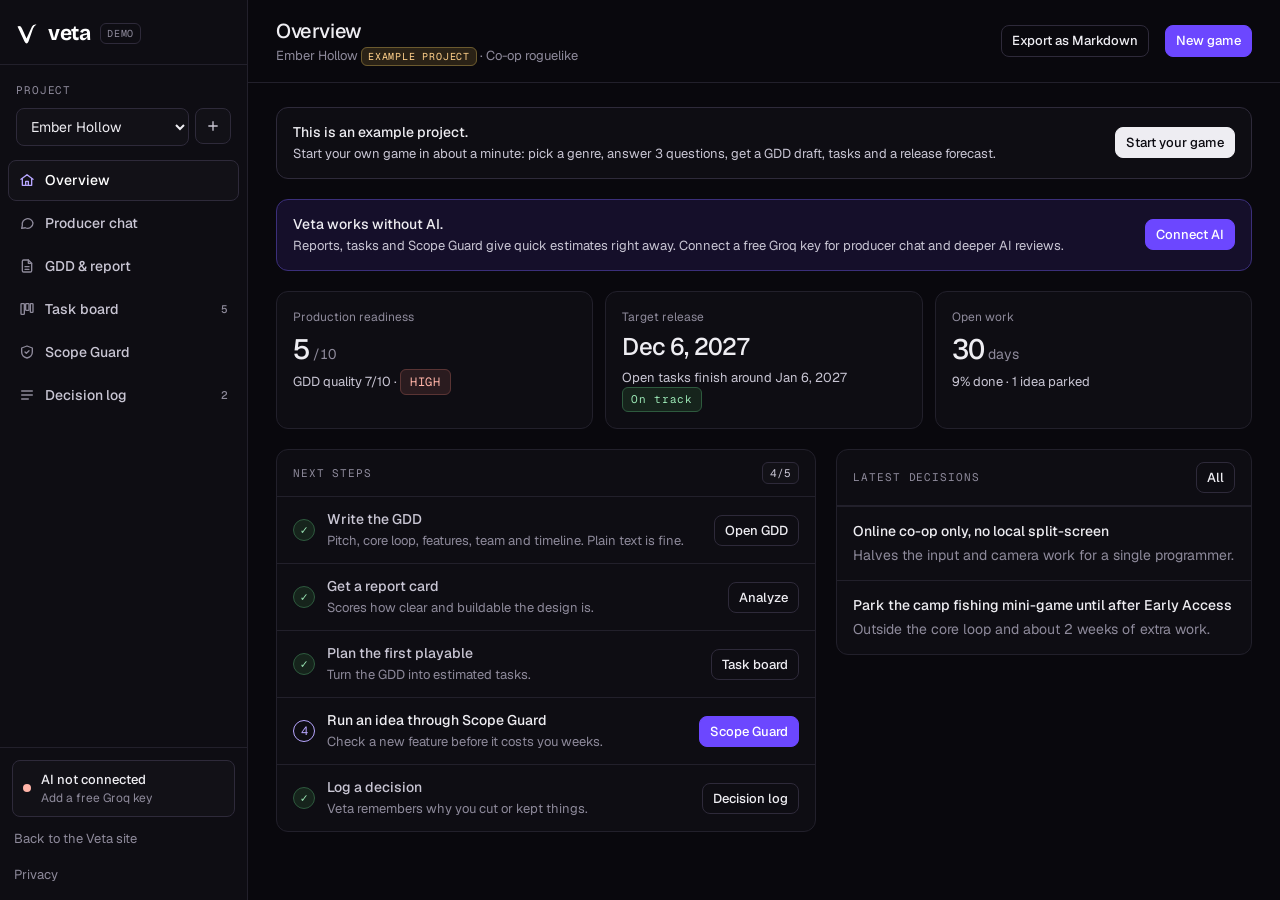
==== commit 1e67750e: "Privacy: self-host fonts, add privacy page, waitlist consent note - Replace Google Fonts with self-h" ====
--- a/app.html
+++ b/app.html
@@ -17,8 +17,7 @@
 <script>window.VETA_SITE = "index.html";</script>
 </head>
 <body>
-<link rel="preconnect" href="https://fonts.googleapis.com">
-<link rel="stylesheet" href="https://fonts.googleapis.com/css2?family=Bricolage+Grotesque:wght@700&family=Geist:wght@400;500;600&family=Geist+Mono:wght@400;500&display=swap">
+<link rel="stylesheet" href="/fonts/fonts.css">
 <style>
 /* Layout: fixed left rail (project + tools) and one working surface; a dark production console, single committed look. */
 :root{
@@ -105,6 +104,10 @@
 .msg.err{color:var(--bad)}
 .empty{padding:28px;text-align:center;color:var(--muted);font-size:14px}
 .row{display:flex;gap:12px;flex-wrap:wrap}
+.due-sel{font-family:var(--font-mono);font-size:11px;background:var(--raised);color:var(--soft);border:1px solid var(--line-strong);border-radius:6px;padding:2px 4px;max-width:130px}
+.gate{display:flex;gap:12px;align-items:center;flex-wrap:wrap;padding:12px 16px;border-top:1px solid var(--line)}
+.gate:first-child{border-top:0}
+.gate .g-main{flex:1;min-width:0}
 .tag{font-family:var(--font-mono);font-size:11px;color:var(--soft);background:var(--raised);border:1px solid var(--line-strong);border-radius:6px;padding:2px 7px;white-space:nowrap}
 .pill{font-family:var(--font-mono);font-size:12px;letter-spacing:.06em;border-radius:6px;padding:4px 9px;border:1px solid var(--line-strong);white-space:nowrap}
 .pill.LOW,.pill.IN{color:var(--ok);background:var(--ok-wash);border-color:var(--ok-line)}
@@ -310,6 +313,7 @@
     <div class="rail-bottom">
       <button class="ai-status" id="ai-status" type="button"></button>
       <a class="back-link" id="back-link" href="#" hidden>Back to the Veta site</a>
+      <a class="back-link" href="/privacy.html" target="_blank" rel="noopener">Privacy</a>
     </div>
   </aside>
   <main class="main">
@@ -381,6 +385,21 @@
   { id: 'scope', name: 'Scope Guard', icon: '<path d="M12 3 4 6v6c0 5 3.5 8 8 9 4.5-1 8-4 8-9V6z"/><path d="m9 12 2 2 4-4"/>' },
   { id: 'decisions', name: 'Decision log', icon: '<path d="M4 6h16M4 12h16M4 18h10"/>' }
 ];
+/* Studio mode: private, per-browser tools. Off for visitors; turn on with ?studio=1, off with ?studio=0. */
+var STUDIO_KEY = 'veta-studio';
+(function () {
+  var m = /[?&]studio=([01])/.exec(location.search || '');
+  if (m) { try { if (m[1] === '1') localStorage.setItem(STUDIO_KEY, '1'); else localStorage.removeItem(STUDIO_KEY); } catch (e) {} }
+})();
+var STUDIO = (function () { try { return localStorage.getItem(STUDIO_KEY) === '1'; } catch (e) { return false; } })();
+if (STUDIO) VIEWS.push({ id: 'memory', name: 'Studio memory', icon: '<path d="M12 3a6 6 0 0 0-6 6c0 2.4 1.3 3.8 2.3 4.9.7.8 1.2 1.6 1.2 2.6V18h5v-1.5c0-1 .5-1.8 1.2-2.6C16.7 12.8 18 11.4 18 9a6 6 0 0 0-6-6z"/><path d="M10 21h4"/>' });
+var MEM_KINDS = [
+  { id: 'fact', name: 'Fact' },
+  { id: 'number', name: 'Number' },
+  { id: 'playtest', name: 'Playtest' },
+  { id: 'rule', name: 'Rule' }
+];
+var MEM_BUDGET = 4000;
 
 /* ---------- utils ---------- */
 function $(id) { return document.getElementById(id); }
@@ -499,7 +518,7 @@
 function save() { lsSet(STORE_KEY, JSON.stringify(store)); }
 function saveSoon() { clearTimeout(saveTimer); saveTimer = setTimeout(save, 400); }
 function P() { return store.projects.find(function (p) { return p.id === store.current; }) || store.projects[0]; }
-store.projects.forEach(function (p) { if (!parseIso(p.release)) p.release = plusMonths(p.months || 12); });
+store.projects.forEach(function (p) { if (!parseIso(p.release)) p.release = plusMonths(p.months || 12); if (!Array.isArray(p.memory)) p.memory = []; if (!Array.isArray(p.milestones)) p.milestones = []; });
 
 var ui = { busy: {}, ctl: {}, msg: {}, confirm: null, scopeResult: null, scopeIdea: '' };
 
@@ -513,6 +532,30 @@
 
 function groqKey() { return lsGet(KEY_KEY) || ''; }
 var serverAI = false; // true when this site's /api/ai proxy has a key configured
+/* ---------- knowledge cards (RAG phase 1: keyword match) ---------- */
+var CARDS = [];
+function loadCards() {
+  if (!/^https?:$/.test(location.protocol)) return;
+  fetch('knowledge/cards.json', { headers: { 'Accept': 'application/json' } })
+    .then(function (r) { return r.ok ? r.json() : null; })
+    .then(function (j) { if (j && Array.isArray(j.cards)) CARDS = j.cards; })
+    .catch(function () {});
+}
+function pickCards(query, extra, n) {
+  var q = lowerTr(query), x = lowerTr(extra || '');
+  return CARDS.map(function (c) {
+    var qs = 0, xs = 0;
+    (c.tags || []).forEach(function (t) { t = lowerTr(t); if (q.indexOf(t) >= 0) qs++; if (x.indexOf(t) >= 0) xs++; });
+    return { c: c, score: qs * 3 + Math.min(xs, 3) };
+  }).filter(function (o) { return o.score >= 3; })
+    .sort(function (a, b) { return b.score - a.score; }).slice(0, n || 3).map(function (o) { return o.c; });
+}
+function cardsBlock(cards) {
+  if (!cards.length) return '';
+  return '\n\nVETA KNOWLEDGE CARDS (general production guidance from Veta. Use them only if they fit this project. They are heuristics, not statistics; never turn them into numbers. When you rely on one, you may say "Veta guidance"):\n' +
+    cards.map(function (c) { return '- ' + c.title + ': ' + c.summary + ' Advice: ' + (c.guidance || []).join(' '); }).join('\n');
+}
+
 function checkServerAI() {
   if (!/^https?:$/.test(location.protocol)) return;
   fetch('/api/ai', { method: 'GET', headers: { 'Accept': 'application/json' } })
@@ -623,10 +666,92 @@
     'GDD:\n' + (p.gdd.trim() ? p.gdd.slice(0, opts.gddMax || 6000) : '(empty, the developer has not written one yet)')
   ];
   if (!opts.noTasks) {
-    parts.push('TASK BOARD: ' + p.tasks.length + ' tasks. Open: ' + (open.length ? open.slice(0, 15).map(function (t) { return t.title + ' (' + t.days + 'd, ' + t.col + ')'; }).join('; ') : 'none') + '. Parked for post-launch: ' + (p.tasks.filter(function (t) { return t.col === 'backlog'; }).map(function (t) { return t.title; }).join('; ') || 'none') + '.');
+    parts.push('TASK BOARD: ' + p.tasks.length + ' tasks. Open: ' + (open.length ? open.slice(0, 15).map(function (t) { var g = gateOf(p, t); return t.title + ' (' + t.days + 'd, ' + t.col + (g ? ', due ' + g.name + ' ' + g.date : '') + ')'; }).join('; ') : 'none') + '. Parked for post-launch: ' + (p.tasks.filter(function (t) { return t.col === 'backlog'; }).map(function (t) { return t.title; }).join('; ') || 'none') + '.');
   }
   parts.push('DECISIONS ALREADY MADE:\n' + (p.decisions.length ? p.decisions.slice(0, 20).map(function (d) { return '- ' + d.text + (d.why ? ' (why: ' + d.why + ')' : ''); }).join('\n') : '(none yet)'));
+  var dl = deadlineBlock(p);
+  if (dl) parts.push(dl);
+  var mem = memoryBlock(p, opts.q || '');
+  if (mem) parts.push(mem);
   return parts.join('\n\n');
+}
+
+/* ---------- milestones and deadline check (computed in code, not by the AI) ---------- */
+function workDaysUntil(d) {
+  var t = today0(), n = 0, c = new Date(t.getTime());
+  while (true) { c.setDate(c.getDate() + 1); if (c > d) break; var w = c.getDay(); if (w !== 0 && w !== 6) n++; if (n > 2000) break; }
+  return n;
+}
+function gateOf(p, t) { return t.due ? (p.milestones || []).find(function (m) { return m.id === t.due; }) || null : null; }
+function gateChecks(p) {
+  var ms = (p.milestones || []).filter(function (m) { return parseIso(m.date); }).slice().sort(function (a, b) { return a.date < b.date ? -1 : 1; });
+  var open = p.tasks.filter(function (t) { return t.col === 'todo' || t.col === 'doing'; });
+  var eff = teamEff(Math.max(1, Number(p.team) || 1));
+  return ms.map(function (m) {
+    var d = parseIso(m.date);
+    var due = open.filter(function (t) { var g = gateOf(p, t); return g && g.date <= m.date; });
+    var need = due.reduce(function (s, t) { return s + (Number(t.days) || 0); }, 0);
+    var cal = Math.round((d - today0()) / DAY), wd = workDaysUntil(d), max = Math.floor(wd * eff), focus = Math.floor(wd * 0.8 * eff);
+    var status = cal < 0 ? 'past' : need <= focus ? 'fits' : need <= max ? 'tight' : 'over';
+    return { m: m, tasks: due, need: need, cal: cal, wd: wd, max: max, focus: focus, spare: focus - need, status: status };
+  });
+}
+function deadlineBlock(p) {
+  if (!STUDIO) return '';
+  var g = gateChecks(p).filter(function (x) { return x.status !== 'past'; });
+  if (!g.length) return '';
+  var open = p.tasks.filter(function (t) { return t.col === 'todo' || t.col === 'doing'; });
+  var free = open.filter(function (t) { return !gateOf(p, t); });
+  return 'DEADLINE CHECK (computed by Veta\'s code from the board. These numbers are exact: use them as they are and never recount days yourself. Work days = Mon-Fri after today. Focused days = developer-days the team can give at the planning pace of 4 focused days a week per person; task days are developer-days):\n' +
+    g.map(function (x) {
+      return '- ' + x.m.name + ' (' + x.m.date + '): ' + x.cal + ' calendar days, ' + x.wd + ' work days, ' + x.focus + ' focused days left. Open tasks due by then: ' +
+        (x.tasks.length ? x.tasks.map(function (t) { return t.title + ' ' + t.days + 'd'; }).join(', ') : 'none') + ' = ' + x.need + 'd. Status: ' + x.status.toUpperCase() +
+        (x.status === 'fits' ? ' (' + x.spare + ' focused days spare)' : x.status === 'tight' ? ' (fits only working every weekday)' : ' (' + (x.need - x.max) + ' days over even working every weekday)') + '.';
+    }).join('\n') +
+    (free.length ? '\n- Open tasks with no gate (not due before any milestone above): ' + free.map(function (t) { return t.title + ' ' + t.days + 'd'; }).join(', ') + '.' : '');
+}
+
+/* ---------- studio memory (private, this browser only) ---------- */
+function memWords(t) { return lowerTr(t).split(/[^a-z0-9çğıöşü.]+/).filter(function (w) { return w.length >= 4; }); }
+function pickMemory(p, q) {
+  var items = (p.memory || []).slice();
+  if (!items.length) return [];
+  var qw = memWords(q);
+  var scored = items.map(function (m, i) {
+    var mw = memWords(m.text), hit = 0;
+    qw.forEach(function (w) { if (mw.some(function (x) { return x.indexOf(w) === 0 || w.indexOf(x) === 0; })) hit++; });
+    return { m: m, s: (m.pin ? 1000 : 0) + hit * 10 + (m.kind === 'rule' || m.kind === 'number' ? 2 : 0) - i * 0.01 };
+  }).sort(function (a, b) { return b.s - a.s; });
+  var out = [], used = 0;
+  scored.forEach(function (o) {
+    var len = o.m.text.length + 30;
+    if (used + len > MEM_BUDGET) return;
+    used += len; out.push(o.m);
+  });
+  return out;
+}
+function memoryBlock(p, q) {
+  if (!STUDIO) return '';
+  var picked = pickMemory(p, q);
+  if (!picked.length) return '';
+  return 'STUDIO MEMORY (the developer\'s own confirmed notes. Treat them as true. They are newer than the GDD and win when the two disagree. "Number" notes are real tuning values or measurements: reason with them exactly. "Rule" notes are instructions for how you answer on this project):\n' +
+    picked.map(function (m) { return '- [' + m.kind + (m.at ? ', ' + isoDate(new Date(m.at)) : '') + '] ' + m.text; }).join('\n');
+}
+function addMemory(p, kind, text, pin) {
+  text = String(text || '').trim().slice(0, 600);
+  if (!text) return null;
+  if (!Array.isArray(p.memory)) p.memory = [];
+  var m = { id: uid(), at: Date.now(), kind: MEM_KINDS.some(function (k) { return k.id === kind; }) ? kind : 'fact', text: text, pin: !!pin };
+  p.memory.unshift(m);
+  if (p.memory.length > 200) p.memory = p.memory.slice(0, 200);
+  return m;
+}
+function memCommand(text) {
+  var m = /^\/(not|note|remember|hatırla|hatirla)(?:\s+(fact|number|playtest|rule|sayı|sayi|kural|test))?\s+([\s\S]+)$/i.exec(text);
+  if (!m) return null;
+  var map = { 'sayı': 'number', 'sayi': 'number', 'kural': 'rule', 'test': 'playtest' };
+  var k = (m[2] || 'fact').toLowerCase();
+  return { kind: map[k] || k, text: m[3] };
 }
 
 /* ---------- genre templates ---------- */
@@ -951,7 +1076,7 @@
 }
 function renderNav() {
   var p = P();
-  var counts = { tasks: p.tasks.filter(function (t) { return t.col !== 'done' && t.col !== 'backlog'; }).length, decisions: p.decisions.length };
+  var counts = { tasks: p.tasks.filter(function (t) { return t.col !== 'done' && t.col !== 'backlog'; }).length, decisions: p.decisions.length, memory: (p.memory || []).length };
   $('nav').innerHTML = VIEWS.map(function (v) {
     return '<button type="button" data-view="' + v.id + '"' + (store.view === v.id ? ' aria-current="page"' : '') + '>' + icon(v.icon) + '<span>' + v.name + '</span>' + (counts[v.id] != null ? '<span class="count">' + counts[v.id] + '</span>' : '') + '</button>';
   }).join('');
@@ -973,6 +1098,7 @@
   if (v === 'scope') return viewScope();
   if (v === 'decisions') return viewDecisions();
   if (v === 'home') return viewHome();
+  if (v === 'memory' && STUDIO) return viewMemory();
   return viewChat();
 }
 function msgLine(key) { var m = ui.msg[key]; return m ? '<div class="msg' + (m.err ? ' err' : '') + '" role="status">' + esc(m.text) + '</div>' : ''; }
@@ -1003,12 +1129,21 @@
   var a = AGENTS.find(function (x) { return x.id === m.agent; });
   var who = m.role === 'user' ? 'You' : (a ? a.name : 'Veta');
   var body = m.role === 'user' ? '<p>' + esc(m.content).replace(/\n/g, '<br>') + '</p>' : (m.content ? md(m.content) : '<span class="thinking">Thinking…</span>');
-  return '<div class="m ' + m.role + '"><div class="who" aria-hidden="true">' + (m.role === 'user' ? 'YOU' : 'V') + '</div><div class="body"><div class="meta">' + esc(who) + '</div><div id="mb-' + i + '">' + body + '</div></div></div>';
+  var cardsLine = m.role !== 'user' && m.cards && m.cards.length && m.content ? '<div class="note" style="margin-top:8px;font-size:12px">Veta guidance used: ' + m.cards.map(esc).join(' · ') + '</div>' : '';
+  var memBtn = STUDIO && m.role !== 'user' && m.content && !ui.busy.chat ? '<div style="margin-top:8px"><button class="btn ghost sm" type="button" data-mem-save="' + i + '">' + (m.saved ? 'Saved to memory' : 'Save to memory') + '</button></div>' : '';
+  return '<div class="m ' + m.role + '"><div class="who" aria-hidden="true">' + (m.role === 'user' ? 'YOU' : 'V') + '</div><div class="body"><div class="meta">' + esc(who) + '</div><div id="mb-' + i + '">' + body + '</div>' + cardsLine + memBtn + '</div></div>';
 }
 function sendChat(text) {
   var p = P();
   text = String(text || '').trim();
   if (!text || ui.busy.chat) return;
+  var cmd = STUDIO ? memCommand(text) : null;
+  if (cmd) {
+    addMemory(p, cmd.kind, cmd.text);
+    save(); renderNav(); viewChat();
+    toast('Saved to Studio memory as ' + cmd.kind + '.');
+    return;
+  }
   if (!provider()) { ui.msg.chat = { err: true, text: errText({ code: 'nokey' }) }; viewChat(); openSettings(); return; }
   var agent = AGENTS.find(function (a) { return a.id === (store.agent || 'producer'); });
   var history = p.chat.slice(-12).map(function (m) { return { role: m.role, content: m.content }; }).filter(function (m) { return m.content; });
@@ -1028,9 +1163,19 @@
     '- When judging scope, weigh art and content workload (characters, levels, animation, writing) as well as code, and say which team member it hits.\n' +
     '- Day estimates must match the task board. Show simple math when you give a total.\n' +
     '- Respect logged decisions; do not re-suggest something already cut or parked unless asked.\n' +
+    '- If a detail of a system is unclear or missing, say what you are unsure about and ask one short question instead of guessing.\n' +
+    '- When the project gives formulas or numbers, reason with them: run the numbers and check the worst case, like a game designer, not only a scheduler.\n' +
+    '- Dates: today is given in the project context. Open task days are work days, not calendar days; never mix them. When you mention a deadline, count the calendar days from today to it.\n' +
+    '- Separate cheap work (tuning, post-processing, camera, logic written with AI help) from expensive work (new assets, levels, animation, writing, audio) before recommending cuts.\n' +
     '- If the developer is about to grow the scope, say so plainly.\n' +
     '- End with exactly one concrete next step for this week.\n' +
-    '- Reply in the language the developer writes in. Format: short paragraphs, "-" bullets, **bold** for key terms. No tables, no headings longer than 4 words.\n\n' + projectContext(p);
+    '- Reply in the language the developer writes in. Format: short paragraphs, "-" bullets, **bold** for key terms. No tables, no headings longer than 4 words.\n' +
+    (STUDIO && (p.milestones || []).length ? '- DEADLINE CHECK below is computed by code. Quote its numbers; never recount days. Do not calculate any new date or day count yourself (no adding or subtracting days): use only the dates and counts given in DEADLINE CHECK and STUDIO MEMORY. If you need another date, name it and suggest adding it as a milestone. A task without a gate is not due before that milestone. Plan the friend playtest or any review last before its gate.\n' : '') +
+    (STUDIO && (p.memory || []).length ? '- STUDIO MEMORY below holds the developer\'s confirmed facts, numbers and playtest notes. Prefer them over the GDD, quote their numbers exactly, and follow its "rule" notes.\n' : '') +
+    '\n' + projectContext(p, { q: text, gddMax: STUDIO ? 5000 : 6000 });
+  var used = pickCards(text, p.gdd, 3);
+  reply.cards = used.map(function (c) { return c.title; });
+  system += cardsBlock(used);
   var msgs = [{ role: 'system', content: system }].concat(history).concat([{ role: 'user', content: text }]);
   aiChat(msgs, function (t) {
     reply.content = t;
@@ -1111,7 +1256,7 @@
   ui.busy.gdd = true; ui.msg.gdd = null; ui.ctl.gdd = new AbortController(); viewGdd();
   var prompt = [
     'You are Veta, a game production planner. Review this game design document like an experienced, honest producer. Be specific to THIS game. Use only what the GDD says; do not invent names, engines or features. Weigh art and content workload as well as code.',
-    '', projectContext(p, { noTasks: true }), '',
+    '', projectContext(p, { noTasks: true }), cardsBlock(pickCards(p.gdd, '', 3)), '',
     'Reply with only one JSON object in exactly this shape:',
     '{"quality": 7.5, "readiness": 5, "coreLoop": "...", "strengths": ["..."], "risks": ["..."], "missing": ["..."], "riskLevel": "HIGH"}',
     'Rules:',
@@ -1160,7 +1305,8 @@
       var items = p.tasks.filter(function (t) { return t.col === c.id; });
       return '<section class="col" aria-label="' + c.name + '"><div class="col-head"><span class="label">' + c.name + '</span><span class="tag">' + items.length + '</span></div><div class="col-body">' +
         (items.length ? items.map(function (t) {
-          return '<article class="card"><div class="title">' + esc(t.title) + '</div><div class="foot"><span class="tag">' + esc(t.days) + 'd</span>' + (t.system ? '<span class="tag">' + esc(t.system) + '</span>' : '') +
+          var dueSel = STUDIO && (p.milestones || []).length && (c.id === 'todo' || c.id === 'doing') ? '<select class="due-sel" data-due="' + t.id + '" aria-label="Gate for ' + esc(t.title) + '"><option value="">No gate</option>' + p.milestones.map(function (m) { return '<option value="' + m.id + '"' + (t.due === m.id ? ' selected' : '') + '>' + esc(m.name) + '</option>'; }).join('') + '</select>' : '';
+          return '<article class="card"><div class="title">' + esc(t.title) + '</div><div class="foot"><span class="tag">' + esc(t.days) + 'd</span>' + (t.system ? '<span class="tag">' + esc(t.system) + '</span>' : '') + dueSel +
             '<span class="acts">' +
               (ci > 0 ? '<button class="mini" type="button" data-move="' + t.id + '" data-dir="-1" aria-label="Move ' + esc(t.title) + ' to ' + COLS[ci - 1].name + '">' + icon(I.left, 14) + '</button>' : '') +
               (ci < COLS.length - 1 ? '<button class="mini" type="button" data-move="' + t.id + '" data-dir="1" aria-label="Move ' + esc(t.title) + ' to ' + COLS[ci + 1].name + '">' + icon(I.right, 14) + '</button>' : '') +
@@ -1253,8 +1399,8 @@
   ui.busy.scope = true; ui.msg.scope = null; ui.scopeResult = null; ui.ctl.scope = new AbortController(); viewScope();
   var prompt = [
     'You are Veta\'s Scope Guard. A game developer wants to add a new feature. Judge it against the project below like a strict but fair producer whose job is protecting the release date. Count art, animation and content work, not only code. Do not invent facts that are not in the project.',
-    '', projectContext(p), '',
-    'NEW FEATURE IDEA: ' + idea, '',
+    '', projectContext(p, { q: idea }), '',
+    'NEW FEATURE IDEA: ' + idea, cardsBlock(pickCards(idea, p.gdd, 2)), '',
     'Reply with only one JSON object: {"verdict": "RISKY", "delayWeeks": 3, "touches": ["..."], "reasoning": "...", "alternative": "..."}',
     'Rules:',
     '- verdict: IN SCOPE if it directly supports the core loop and is cheap; RISKY if it helps but costs real time; OUT OF SCOPE if it is outside the core loop or pulls in new systems.',
@@ -1302,6 +1448,57 @@
         }).join('') : '<div class="empty">No decisions yet. Log them here, or let Scope Guard log them for you.</div>') +
       '</section>' +
     '</div>';
+}
+
+/* ---------- studio memory view ---------- */
+function viewMemory() {
+  var p = P(); var mem = p.memory || [];
+  var used = pickMemory(p, '').length;
+  topbar('Studio memory', 'Private to this browser · Veta reads it in every answer', '<span class="chip">Private</span>');
+  $('view').innerHTML =
+    '<div class="dec">' +
+      '<form class="panel" id="mem-form" style="padding:16px;display:grid;gap:12px;margin-bottom:20px" autocomplete="off">' +
+        field('m-kind', 'Type', '<select class="select" id="m-kind">' + MEM_KINDS.map(function (k) { return '<option value="' + k.id + '">' + k.name + '</option>'; }).join('') + '</select>') +
+        field('m-text', 'What should Veta remember?', '<textarea class="input" id="m-text" rows="3" maxlength="600" placeholder="e.g. Rage gain = 4 x (fall / 3m)^1.6. A 15 m fall adds about 52 rage."></textarea>') +
+        '<div class="row" style="display:flex;gap:8px;flex-wrap:wrap;align-items:center"><button class="btn" type="submit">' + icon(I.plus, 14) + 'Remember</button><span class="note">In chat you can also type <b>/not</b>, <b>/not sayı</b>, <b>/not test</b> or <b>/not kural</b> followed by the note.</span></div>' +
+      '</form>' +
+      '<div class="note" style="margin:0 0 10px">' + mem.length + ' notes · ' + used + ' fit in a general answer (pinned first, then the most relevant to each question).</div>' +
+      '<section class="panel" aria-label="Memory">' +
+        (mem.length ? mem.map(function (m) {
+          return '<div class="dec-item"><div class="d-main"><div class="d-text" style="font-weight:400;white-space:pre-wrap">' + esc(m.text) + '</div><div class="d-meta">' + esc((MEM_KINDS.find(function (k) { return k.id === m.kind; }) || MEM_KINDS[0]).name) + (m.pin ? ' · Pinned' : '') + ' · ' + esc(fmtDate(m.at)) + '</div></div>' +
+            '<button class="btn ghost sm" type="button" data-pin-mem="' + m.id + '" aria-pressed="' + !!m.pin + '">' + (m.pin ? 'Unpin' : 'Pin') + '</button>' +
+            '<button class="mini" type="button" data-del-mem="' + m.id + '" aria-label="Delete note">' + icon(I.x, 14) + '</button></div>';
+        }).join('') : '<div class="empty">Nothing yet. Add tuning values, playtest findings and rules Veta should always follow on this project.</div>') +
+      '</section>' +
+      gatesHtml(p) +
+      '<section class="panel" aria-label="Backup" style="padding:16px;display:grid;gap:10px;margin-top:20px">' +
+        '<div class="label">Backup</div>' +
+        '<div class="note">Everything lives only in this browser. Copy a backup now and then, and paste it back here to restore this project.</div>' +
+        '<div class="row" style="display:flex;gap:8px;flex-wrap:wrap"><button class="btn sm" type="button" data-act="mem-copy">Copy project backup</button></div>' +
+        '<textarea class="input" id="m-restore" rows="3" placeholder="Paste a backup here to restore it as a new project"></textarea>' +
+        '<div><button class="btn ghost sm" type="button" data-act="mem-restore">Restore as new project</button></div>' +
+      '</section>' +
+    '</div>';
+}
+
+function gatesHtml(p) {
+  var g = gateChecks(p);
+  var lbl = { fits: ['ok', 'Fits'], tight: ['warn', 'Tight'], over: ['bad', 'Over'], past: ['warn', 'Past'] };
+  return '<section class="panel" aria-label="Milestones" style="margin-top:20px">' +
+    '<div style="padding:16px 16px 4px"><div class="label">Milestones</div><div class="note" style="margin-top:4px">Pick a gate for each task on the Task board. Veta counts the days in code and tells the AI the result.</div></div>' +
+    (g.length ? g.map(function (x) {
+      var l = lbl[x.status];
+      return '<div class="gate"><div class="g-main"><b style="font-weight:500">' + esc(x.m.name) + '</b> <span class="note">' + esc(shortDate(parseIso(x.m.date))) + '</span><div class="note" style="margin-top:3px">' +
+        (x.status === 'past' ? 'Date has passed.' : x.cal + ' calendar · ' + x.wd + ' work · ' + x.focus + ' focused days left · ' + x.need + 'd of tasks due (' + x.tasks.length + ')') + '</div></div>' +
+        '<span class="status ' + l[0] + '">' + l[1] + '</span>' +
+        '<button class="mini" type="button" data-del-ms="' + x.m.id + '" aria-label="Delete milestone">' + icon(I.x, 14) + '</button></div>';
+    }).join('') : '<div class="note" style="padding:8px 16px">No milestones yet.</div>') +
+    '<form id="ms-form" class="gate" autocomplete="off" style="border-top:1px solid var(--line)">' +
+      '<input class="input" id="ms-name" maxlength="60" placeholder="e.g. Prototype gate" aria-label="Milestone name" style="flex:2;min-width:140px">' +
+      '<input class="input" id="ms-date" type="date" aria-label="Milestone date" style="flex:1;min-width:140px">' +
+      '<button class="btn sm" type="submit">' + icon(I.plus, 14) + 'Add</button>' +
+    '</form>' +
+  '</section>';
 }
 
 /* ---------- settings ---------- */
@@ -1362,6 +1559,10 @@
   if (b.dataset.move) { var t = p.tasks.find(function (x) { return x.id === b.dataset.move; }); if (t) { var ci = COLS.findIndex(function (c) { return c.id === t.col; }); t.col = COLS[clamp(ci + Number(b.dataset.dir), 0, COLS.length - 1)].id; save(); renderNav(); viewTasks(); } return; }
   if (b.dataset.delTask) { p.tasks = p.tasks.filter(function (x) { return x.id !== b.dataset.delTask; }); save(); renderNav(); viewTasks(); return; }
   if (b.dataset.delDec) { p.decisions = p.decisions.filter(function (x) { return x.id !== b.dataset.delDec; }); save(); renderNav(); viewDecisions(); return; }
+  if (b.dataset.delMs) { p.milestones = (p.milestones || []).filter(function (x) { return x.id !== b.dataset.delMs; }); p.tasks.forEach(function (t) { if (t.due === b.dataset.delMs) t.due = ''; }); save(); viewMemory(); return; }
+  if (b.dataset.delMem) { p.memory = (p.memory || []).filter(function (x) { return x.id !== b.dataset.delMem; }); save(); renderNav(); viewMemory(); return; }
+  if (b.dataset.pinMem) { var pm = (p.memory || []).find(function (x) { return x.id === b.dataset.pinMem; }); if (pm) { pm.pin = !pm.pin; save(); viewMemory(); } return; }
+  if (b.dataset.memSave) { var cm = p.chat[Number(b.dataset.memSave)]; if (cm && cm.content && !cm.saved) { addMemory(p, 'fact', 'Veta said (' + (cm.agent || 'producer') + '): ' + cm.content.replace(/[*_`#]/g, '').replace(/\s+/g, ' ')); cm.saved = true; save(); renderNav(); viewChat(); toast('Saved to Studio memory. Edit it there if needed.'); } return; }
   if (b.dataset.check) { var c = p.checks.find(function (x) { return x.id === b.dataset.check; }); if (c) { ui.scopeResult = c; ui.scopeIdea = c.idea; viewScope(); } return; }
   var a = b.dataset.act;
   if (!a) return;
@@ -1372,6 +1573,20 @@
   if (a === 'open-settings') return openSettings();
   if (a === 'wizard') return openWizard();
   if (a === 'export') return exportMd();
+  if (a === 'mem-copy') {
+    var dump = JSON.stringify({ veta: 'project-backup', v: 1, at: Date.now(), project: p });
+    var done = function () { toast('Backup copied (' + Math.round(dump.length / 1024) + ' KB). Paste it somewhere safe.'); };
+    try { navigator.clipboard.writeText(dump).then(done, function () { var r = $('m-restore'); if (r) { r.value = dump; r.select(); } toast('Copy blocked. The backup is selected in the box below.'); }); } catch (err) { var r2 = $('m-restore'); if (r2) { r2.value = dump; r2.select(); } }
+    return;
+  }
+  if (a === 'mem-restore') {
+    var raw = ($('m-restore') || {}).value || '';
+    var j = null; try { j = JSON.parse(raw); } catch (err) {}
+    var np = j && j.veta === 'project-backup' && j.project;
+    if (!np || !Array.isArray(np.tasks)) { toast('That does not look like a Veta backup.'); return; }
+    np.id = uid(); np.name = (np.name || 'Restored game') + ' (restored)'; if (!Array.isArray(np.memory)) np.memory = []; np.chat = np.chat || []; np.decisions = np.decisions || []; np.checks = np.checks || [];
+    store.projects.push(np); store.current = np.id; save(); renderAll(); toast('Backup restored as a new project.'); return;
+  }
   if (a === 'gen-tasks') return genTasks();
   if (a === 'gen-add') return genTasks('add');
   if (a === 'gen-replace') return genTasks('replace');
@@ -1411,6 +1626,7 @@
     if (wt) wt.disabled = !tt.tasks.length; if (wt && !tt.tasks.length) wt.checked = false;
     return;
   }
+  if (e.target.dataset && e.target.dataset.due) { var p0 = P(), tk = p0.tasks.find(function (x) { return x.id === e.target.dataset.due; }); if (tk) { tk.due = e.target.value || ''; save(); } return; }
   if (e.target.id === 'proj-select') { store.current = e.target.value; ui.confirm = null; ui.scopeResult = null; ui.scopeIdea = ''; save(); renderAll(); }
 });
 
@@ -1433,6 +1649,16 @@
     p.decisions.unshift({ id: uid(), at: Date.now(), source: 'Manual', text: text, why: ($('d-why').value || '').trim() });
     save(); renderNav(); viewDecisions(); return;
   }
+  if (f.id === 'ms-form') {
+    var mn = ($('ms-name').value || '').trim(), md0 = $('ms-date').value;
+    if (!mn) { $('ms-name').focus(); return; } if (!parseIso(md0)) { $('ms-date').focus(); return; }
+    if (!Array.isArray(p.milestones)) p.milestones = [];
+    p.milestones.push({ id: uid(), name: mn.slice(0, 60), date: md0 }); save(); viewMemory(); return;
+  }
+  if (f.id === 'mem-form') {
+    var mt = ($('m-text').value || '').trim(); if (!mt) { $('m-text').focus(); return; }
+    addMemory(p, $('m-kind').value, mt); save(); renderNav(); viewMemory(); var mi = $('m-text'); if (mi) mi.focus(); return;
+  }
   if (f.id === 'scope-form') { checkScope(); return; }
   if (f.id === 'wiz-form') { wizardCreate(); return; }
 });
@@ -1441,11 +1667,12 @@
 if (SITE) { var bl = $('back-link'); bl.href = SITE; bl.hidden = false; if (/^https?:/.test(SITE)) { bl.target = '_blank'; bl.rel = 'noopener'; } }
 renderAll();
 checkServerAI();
+loadCards();
 if (!lsGet(STORE_KEY + '-home')) { lsSet(STORE_KEY + '-home', '1'); store.view = 'home'; renderNav(); renderView(); }
 save();
 
 /* exposed for tests */
-window.__veta = { forecast: forecast, buildGdd: buildGdd, TEMPLATES: TEMPLATES, md: md, parseJson: parseJson, sseDelta: sseDelta, projectContext: projectContext, quickReport: quickReport, quickScope: quickScope, quickTasks: quickTasks };
+window.__veta = { studio: STUDIO, gateChecks: function () { return gateChecks(P()); }, deadlineBlock: function () { return deadlineBlock(P()); }, workDaysUntil: workDaysUntil, addMemory: function (k, t, pin) { var m = addMemory(P(), k, t, pin); save(); renderNav(); if (store.view === 'memory') renderView(); return m; }, memoryBlock: function (q) { return memoryBlock(P(), q || ''); }, pickCards: pickCards, cards: function () { return CARDS; }, forecast: forecast, buildGdd: buildGdd, TEMPLATES: TEMPLATES, md: md, parseJson: parseJson, sseDelta: sseDelta, projectContext: projectContext, quickReport: quickReport, quickScope: quickScope, quickTasks: quickTasks };
 })();
 </script>
 
--- a/fonts/fonts.css
+++ b/fonts/fonts.css
@@ -0,0 +1,7 @@
+/* Self-hosted fonts (no requests to Google). Licenses: SIL OFL 1.1, see LICENSE-*.txt */
+@font-face{font-family:'Bricolage Grotesque';font-style:normal;font-weight:700;font-display:swap;src:url(bricolage-grotesque-latin-700-normal.woff2) format('woff2')}
+@font-face{font-family:'Geist';font-style:normal;font-weight:400;font-display:swap;src:url(geist-latin-400-normal.woff2) format('woff2')}
+@font-face{font-family:'Geist';font-style:normal;font-weight:500;font-display:swap;src:url(geist-latin-500-normal.woff2) format('woff2')}
+@font-face{font-family:'Geist';font-style:normal;font-weight:600;font-display:swap;src:url(geist-latin-600-normal.woff2) format('woff2')}
+@font-face{font-family:'Geist Mono';font-style:normal;font-weight:400;font-display:swap;src:url(geist-mono-latin-400-normal.woff2) format('woff2')}
+@font-face{font-family:'Geist Mono';font-style:normal;font-weight:500;font-display:swap;src:url(geist-mono-latin-500-normal.woff2) format('woff2')}
